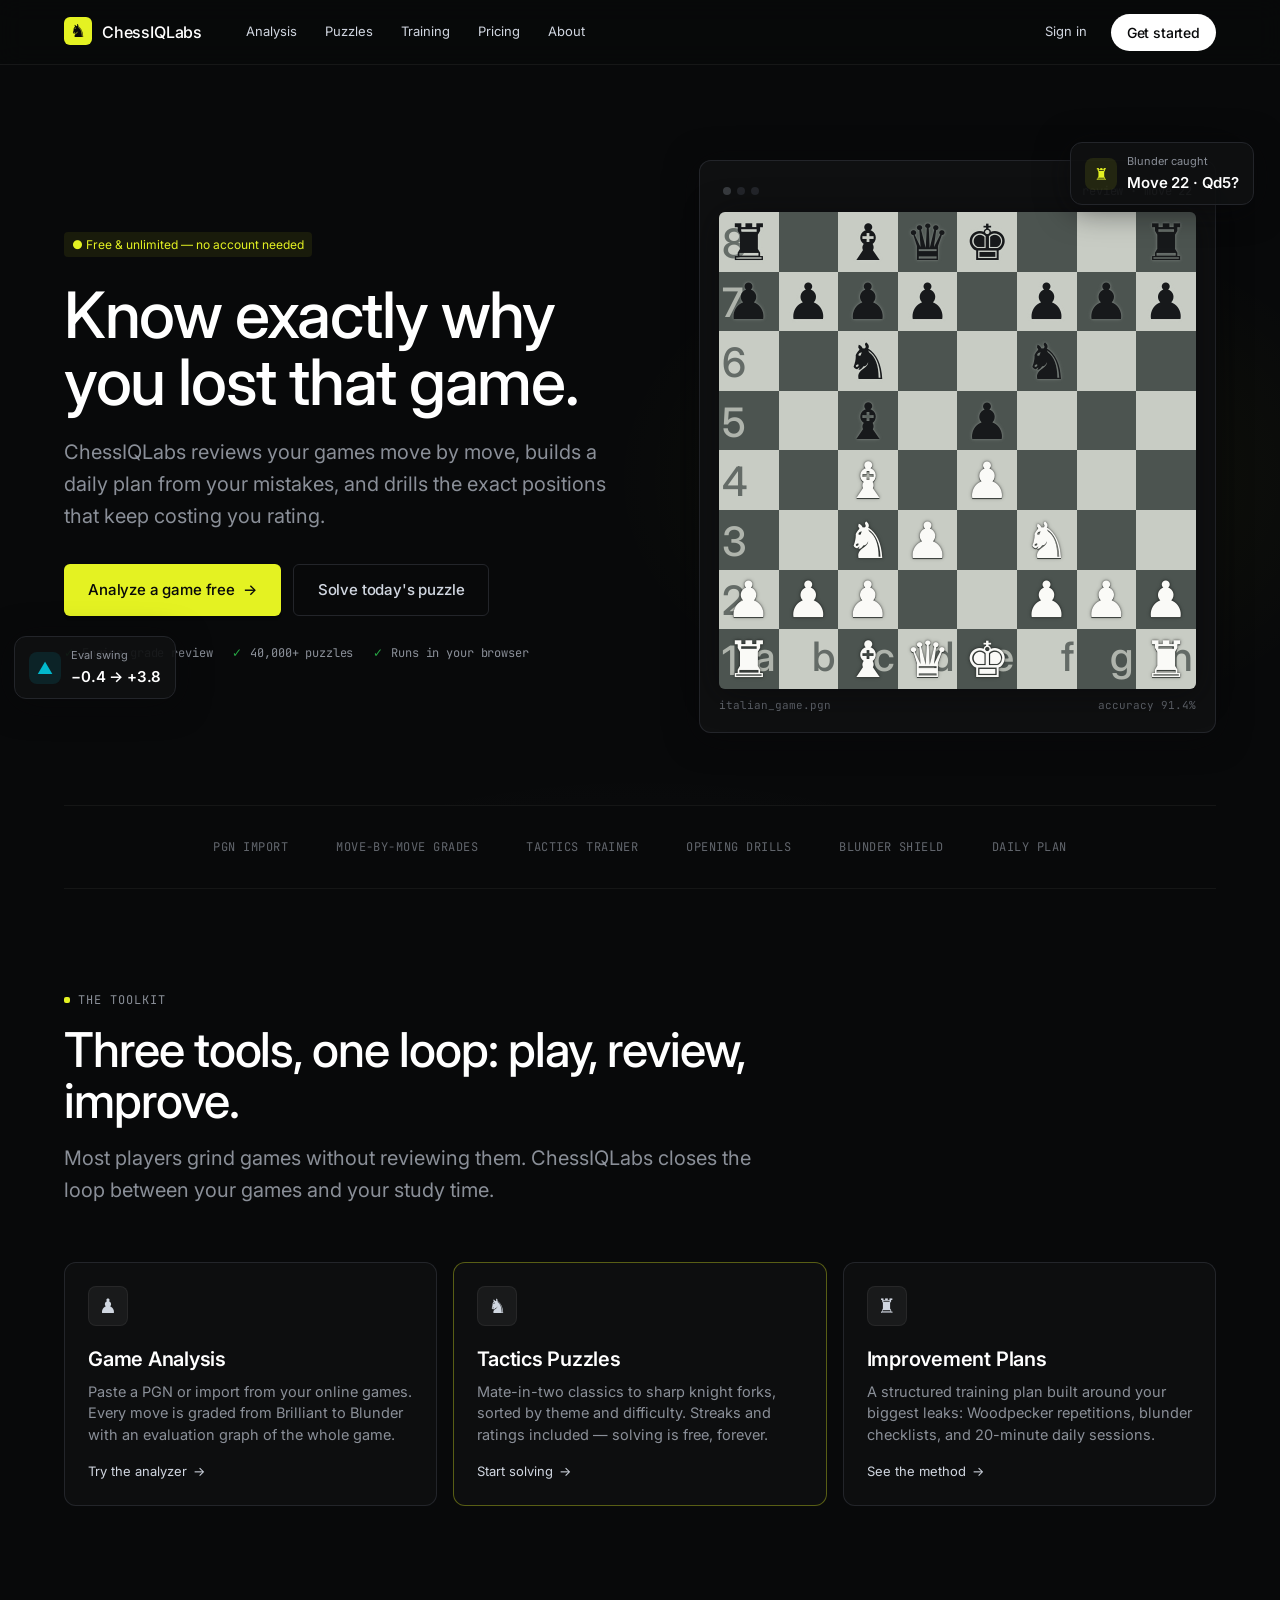
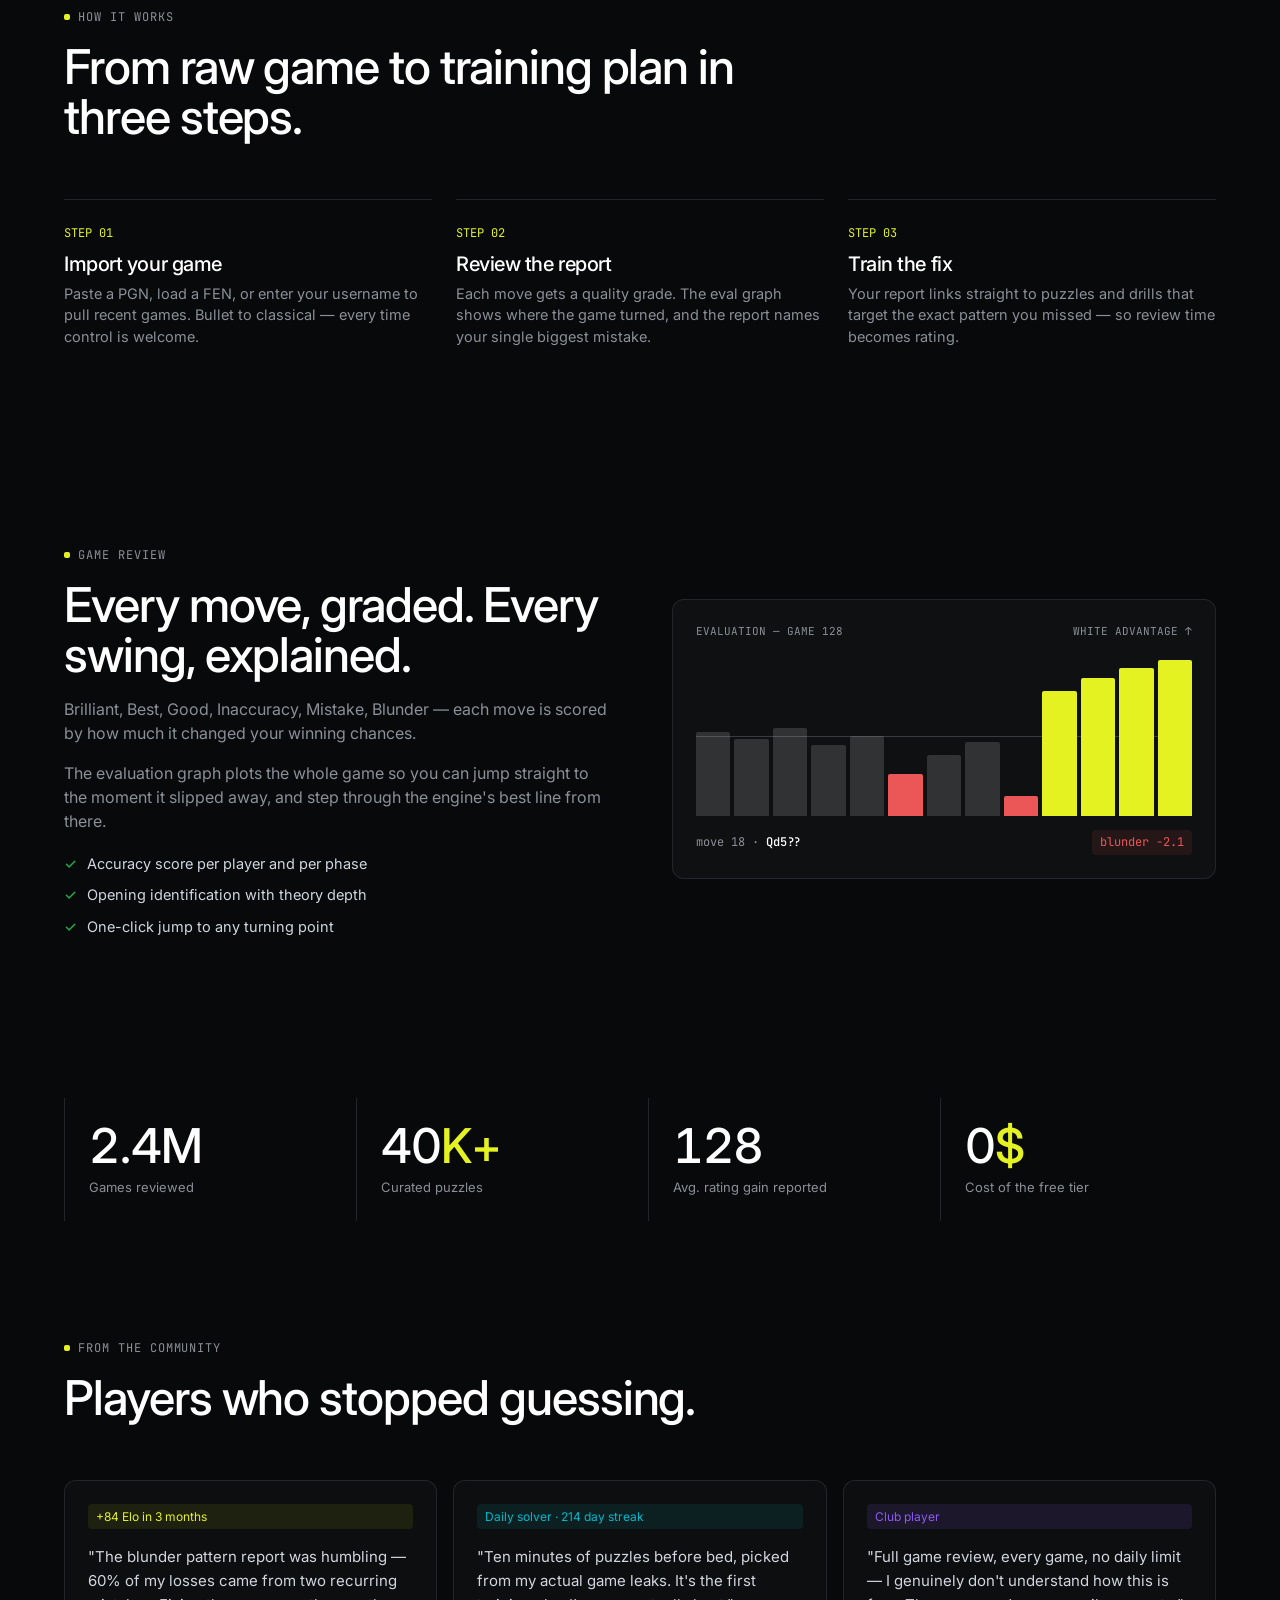
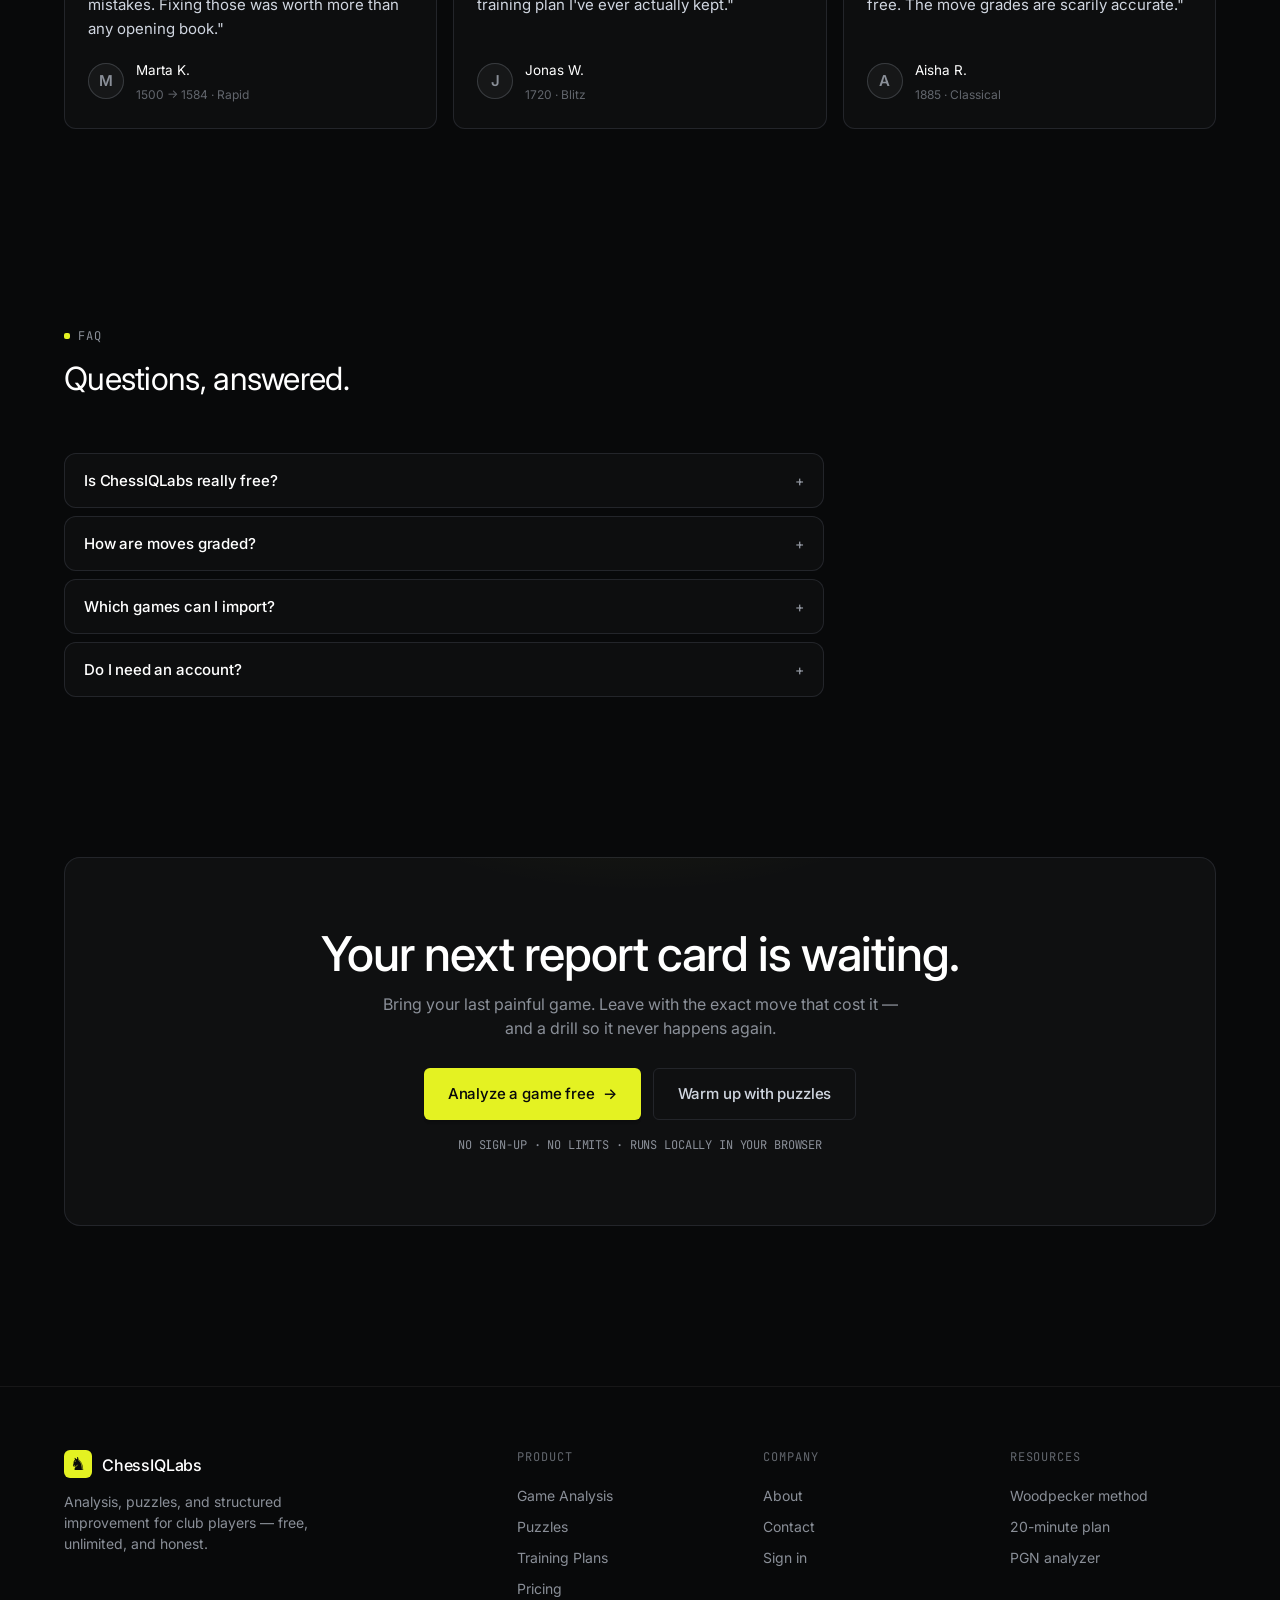
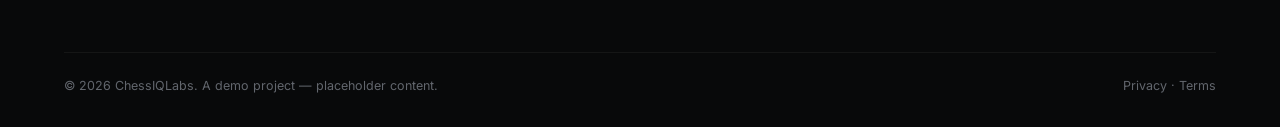
==== index.html @ 715cc567 "ChessIQLabs v1 - chess analysis, puzzles and training site" ====
<!DOCTYPE html>
<html lang="en">
<head>
  <meta charset="UTF-8" />
  <meta name="viewport" content="width=device-width, initial-scale=1.0" />
  <title>ChessIQLabs — Free Chess Analysis, Puzzles & Training</title>
  <meta name="description" content="ChessIQLabs grades every move, builds your daily improvement plan, and serves engine-quality puzzles — free and unlimited." />
  <link rel="icon" href="data:image/svg+xml,<svg xmlns='http://www.w3.org/2000/svg' viewBox='0 0 100 100'><rect width='100' height='100' rx='20' fill='%23e4f222'/><text x='50' y='72' font-size='58' text-anchor='middle'>♞</text></svg>" />
  <link rel="preconnect" href="https://fonts.googleapis.com" />
  <link rel="preconnect" href="https://fonts.gstatic.com" crossorigin />
  <link href="https://fonts.googleapis.com/css2?family=Inter:wght@100..900&family=JetBrains+Mono:wght@400&display=swap" rel="stylesheet" />
  <link rel="stylesheet" href="css/style.css" />
</head>
<body data-page="home">

  <!-- ======= NAV ======= -->
  <header class="nav">
    <div class="nav-inner">
      <a href="index.html" class="logo"><span class="logo-glyph">♞</span>ChessIQLabs</a>
      <nav class="nav-links" aria-label="Primary">
        <a href="analysis.html">Analysis</a>
        <a href="puzzles.html">Puzzles</a>
        <a href="training.html">Training</a>
        <a href="pricing.html">Pricing</a>
        <a href="about.html">About</a>
      </nav>
      <div class="nav-spacer"></div>
      <div class="nav-cta">
        <a href="#" class="signin" data-signin>Sign in</a>
        <a href="analysis.html" class="btn btn-white">Get started</a>
      </div>
      <button class="hamburger" aria-label="Menu" aria-expanded="false"><span></span><span></span><span></span></button>
    </div>
  </header>
  <div class="mobile-menu">
    <a href="index.html" class="active">Home</a>
    <a href="analysis.html">Analysis</a>
    <a href="puzzles.html">Puzzles</a>
    <a href="training.html">Training</a>
    <a href="pricing.html">Pricing</a>
    <a href="about.html">About</a>
    <a href="analysis.html" class="btn btn-lime">Start analyzing — free</a>
  </div>

  <main>
    <!-- ======= HERO ======= -->
    <section class="hero">
      <div class="container hero-grid">
        <div class="hero-copy">
          <span class="badge badge-lime">● Free &amp; unlimited — no account needed</span>
          <h1 class="h-hero">Know exactly why you lost that game.</h1>
          <p class="lead">ChessIQLabs reviews your games move by move, builds a daily plan from your mistakes, and drills the exact positions that keep costing you rating.</p>
          <div class="hero-actions">
            <a href="analysis.html" class="btn btn-lime btn-lg">Analyze a game free <span class="arrow">→</span></a>
            <a href="puzzles.html" class="btn btn-ghost btn-lg">Solve today's puzzle</a>
          </div>
          <div class="hero-meta mono">
            <span><span class="tick">✓</span> Engine-grade review</span>
            <span><span class="tick">✓</span> 40,000+ puzzles</span>
            <span><span class="tick">✓</span> Runs in your browser</span>
          </div>
        </div>
        <div class="hero-visual">
          <div class="board-frame">
            <div class="frame-head">
              <div class="dot-row"><i></i><i></i><i></i></div>
              <span class="mono">review · move 22</span>
            </div>
            <div class="board-wrap">
              <div class="board" data-fen="r1bqk2r/pppp1ppp/2n2n2/2b1p3/2B1P3/2NP1N2/PPP2PPP/R1BQK2R w KQkq - 0 1"></div>
            </div>
            <div class="board-legend"><span>italian_game.pgn</span><span>accuracy 91.4%</span></div>
          </div>
          <div class="float-chip chip-1">
            <span class="fc-ico">♜</span>
            <span><span class="fc-label">Blunder caught</span><span class="fc-value">Move 22 · Qd5?</span></span>
          </div>
          <div class="float-chip chip-2">
            <span class="fc-ico alt">▲</span>
            <span><span class="fc-label">Eval swing</span><span class="fc-value">−0.4 → +3.8</span></span>
          </div>
        </div>
      </div>
    </section>

    <!-- ======= TRUST STRIP ======= -->
    <div class="container">
      <div class="trust-row">
        <span>PGN import</span>
        <span>Move-by-move grades</span>
        <span>Tactics trainer</span>
        <span>Opening drills</span>
        <span>Blunder shield</span>
        <span>Daily plan</span>
      </div>
    </div>

    <!-- ======= FEATURE CARDS ======= -->
    <section class="section">
      <div class="container">
        <div class="section-head reveal">
          <span class="eyebrow">The toolkit</span>
          <h2 class="h-section">Three tools, one loop: play, review, improve.</h2>
          <p class="lead">Most players grind games without reviewing them. ChessIQLabs closes the loop between your games and your study time.</p>
        </div>
        <div class="grid-3">
          <div class="card reveal" style="--reveal-delay:.0s">
            <div class="card-icon">♟</div>
            <h3 class="h-card">Game Analysis</h3>
            <p>Paste a PGN or import from your online games. Every move is graded from Brilliant to Blunder with an evaluation graph of the whole game.</p>
            <a href="analysis.html" class="card-link">Try the analyzer <span class="arrow">→</span></a>
          </div>
          <div class="card feature-lime reveal" style="--reveal-delay:.08s">
            <div class="card-icon">♞</div>
            <h3 class="h-card">Tactics Puzzles</h3>
            <p>Mate-in-two classics to sharp knight forks, sorted by theme and difficulty. Streaks and ratings included — solving is free, forever.</p>
            <a href="puzzles.html" class="card-link">Start solving <span class="arrow">→</span></a>
          </div>
          <div class="card reveal" style="--reveal-delay:.16s">
            <div class="card-icon">♜</div>
            <h3 class="h-card">Improvement Plans</h3>
            <p>A structured training plan built around your biggest leaks: Woodpecker repetitions, blunder checklists, and 20-minute daily sessions.</p>
            <a href="training.html" class="card-link">See the method <span class="arrow">→</span></a>
          </div>
        </div>
      </div>
    </section>

    <!-- ======= HOW IT WORKS ======= -->
    <section class="section" style="padding-top:0">
      <div class="container">
        <div class="section-head reveal">
          <span class="eyebrow">How it works</span>
          <h2 class="h-section">From raw game to training plan in three steps.</h2>
        </div>
        <div class="steps">
          <div class="step reveal">
            <span class="step-num">STEP 01</span>
            <h3>Import your game</h3>
            <p>Paste a PGN, load a FEN, or enter your username to pull recent games. Bullet to classical — every time control is welcome.</p>
          </div>
          <div class="step reveal" style="--reveal-delay:.1s">
            <span class="step-num">STEP 02</span>
            <h3>Review the report</h3>
            <p>Each move gets a quality grade. The eval graph shows where the game turned, and the report names your single biggest mistake.</p>
          </div>
          <div class="step reveal" style="--reveal-delay:.2s">
            <span class="step-num">STEP 03</span>
            <h3>Train the fix</h3>
            <p>Your report links straight to puzzles and drills that target the exact pattern you missed — so review time becomes rating.</p>
          </div>
        </div>
      </div>
    </section>

    <!-- ======= SPLIT FEATURE: EVERY MOVE GRADED ======= -->
    <section class="section">
      <div class="container split">
        <div class="split-copy reveal">
          <span class="eyebrow">Game review</span>
          <h2 class="h-section">Every move, graded. Every swing, explained.</h2>
          <p>Brilliant, Best, Good, Inaccuracy, Mistake, Blunder — each move is scored by how much it changed your winning chances.</p>
          <p>The evaluation graph plots the whole game so you can jump straight to the moment it slipped away, and step through the engine's best line from there.</p>
          <ul class="check-list">
            <li>Accuracy score per player and per phase</li>
            <li>Opening identification with theory depth</li>
            <li>One-click jump to any turning point</li>
          </ul>
        </div>
        <div class="reveal" style="--reveal-delay:.1s">
          <div class="eval-graph">
            <div class="eg-head"><span>EVALUATION — GAME 128</span><span>WHITE ADVANTAGE ↑</span></div>
            <div class="eval-bars">
              <div class="eval-bar" style="height:52%"></div>
              <div class="eval-bar" style="height:48%"></div>
              <div class="eval-bar" style="height:55%"></div>
              <div class="eval-bar" style="height:44%"></div>
              <div class="eval-bar" style="height:50%"></div>
              <div class="eval-bar blunder" style="height:26%"></div>
              <div class="eval-bar" style="height:38%"></div>
              <div class="eval-bar" style="height:46%"></div>
              <div class="eval-bar blunder" style="height:12%"></div>
              <div class="eval-bar hot" style="height:78%"></div>
              <div class="eval-bar hot" style="height:86%"></div>
              <div class="eval-bar hot" style="height:92%"></div>
              <div class="eval-bar hot" style="height:97%"></div>
            </div>
            <div class="eval-line" style="border:0; padding:0; margin-top:14px">
              <span>move 18 · <strong>Qd5??</strong></span>
              <span class="badge badge-red">blunder −2.1</span>
            </div>
          </div>
        </div>
      </div>
    </section>

    <!-- ======= STATS ======= -->
    <section class="section-sm">
      <div class="container">
        <div class="stats reveal">
          <div class="stat"><div class="stat-num"><span data-count="2.4" data-suffix="M">0</span></div><div class="stat-label">Games reviewed</div></div>
          <div class="stat"><div class="stat-num"><span data-count="40">0</span><em>K+</em></div><div class="stat-label">Curated puzzles</div></div>
          <div class="stat"><div class="stat-num"><span data-count="128">0</span></div><div class="stat-label">Avg. rating gain reported</div></div>
          <div class="stat"><div class="stat-num"><span data-count="0">0</span><em>$</em></div><div class="stat-label">Cost of the free tier</div></div>
        </div>
      </div>
    </section>

    <!-- ======= QUOTES ======= -->
    <section class="section" style="padding-top:48px">
      <div class="container">
        <div class="section-head reveal">
          <span class="eyebrow">From the community</span>
          <h2 class="h-section">Players who stopped guessing.</h2>
        </div>
        <div class="quotes">
          <div class="card quote reveal">
            <div class="badge badge-lime">+84 Elo in 3 months</div>
            <blockquote>"The blunder pattern report was humbling — 60% of my losses came from two recurring mistakes. Fixing those was worth more than any opening book."</blockquote>
            <div class="q-author">
              <span class="q-avatar">M</span>
              <span><span class="qa-name">Marta K.</span><br /><span class="qa-meta">1500 → 1584 · Rapid</span></span>
            </div>
          </div>
          <div class="card quote reveal" style="--reveal-delay:.08s">
            <div class="badge badge-teal">Daily solver · 214 day streak</div>
            <blockquote>"Ten minutes of puzzles before bed, picked from my actual game leaks. It's the first training plan I've ever actually kept."</blockquote>
            <div class="q-author">
              <span class="q-avatar">J</span>
              <span><span class="qa-name">Jonas W.</span><br /><span class="qa-meta">1720 · Blitz</span></span>
            </div>
          </div>
          <div class="card quote reveal" style="--reveal-delay:.16s">
            <div class="badge badge-violet">Club player</div>
            <blockquote>"Full game review, every game, no daily limit — I genuinely don't understand how this is free. The move grades are scarily accurate."</blockquote>
            <div class="q-author">
              <span class="q-avatar">A</span>
              <span><span class="qa-name">Aisha R.</span><br /><span class="qa-meta">1885 · Classical</span></span>
            </div>
          </div>
        </div>
      </div>
    </section>

    <!-- ======= FAQ ======= -->
    <section class="section">
      <div class="container">
        <div class="section-head reveal">
          <span class="eyebrow">FAQ</span>
          <h2 class="h-sub">Questions, answered.</h2>
        </div>
        <div class="faq reveal">
          <div class="faq-item">
            <button class="faq-q">Is ChessIQLabs really free? <span class="chev">+</span></button>
            <div class="faq-a"><p>Yes. Game review, puzzles, and the training plans are free and unlimited. A Pro tier exists for players who want deep coaching reports and curated courses, but nothing essential is locked.</p></div>
          </div>
          <div class="faq-item">
            <button class="faq-q">How are moves graded? <span class="chev">+</span></button>
            <div class="faq-a"><p>Each position is evaluated before and after your move. The change in your winning probability maps to a grade — from Brilliant (a strong, hard-to-find move) down to Blunder (a move that seriously worsens your position).</p></div>
          </div>
          <div class="faq-item">
            <button class="faq-q">Which games can I import? <span class="chev">+</span></button>
            <div class="faq-a"><p>Any standard PGN, plus FEN for single positions. Online import from Chess.com and Lichess accounts is on the roadmap — for now, export your games and paste them in.</p></div>
          </div>
          <div class="faq-item">
            <button class="faq-q">Do I need an account? <span class="chev">+</span></button>
            <div class="faq-a"><p>No. Everything on this site works without signing up. Accounts (planned) will only add cloud sync for puzzle history and saved reports.</p></div>
          </div>
        </div>
      </div>
    </section>

    <!-- ======= CTA ======= -->
    <section class="section-sm">
      <div class="container">
        <div class="cta-band reveal">
          <h2 class="h-section">Your next report card is waiting.</h2>
          <p>Bring your last painful game. Leave with the exact move that cost it — and a drill so it never happens again.</p>
          <div class="hero-actions">
            <a href="analysis.html" class="btn btn-lime btn-lg">Analyze a game free <span class="arrow">→</span></a>
            <a href="puzzles.html" class="btn btn-ghost btn-lg">Warm up with puzzles</a>
          </div>
          <span class="mono">NO SIGN-UP · NO LIMITS · RUNS LOCALLY IN YOUR BROWSER</span>
        </div>
      </div>
    </section>
  </main>

  <!-- ======= FOOTER ======= -->
  <footer>
    <div class="container">
      <div class="footer-grid">
        <div class="footer-brand">
          <a href="index.html" class="logo"><span class="logo-glyph">♞</span>ChessIQLabs</a>
          <p>Analysis, puzzles, and structured improvement for club players — free, unlimited, and honest.</p>
        </div>
        <div class="footer-col">
          <h4>Product</h4>
          <a href="analysis.html">Game Analysis</a>
          <a href="puzzles.html">Puzzles</a>
          <a href="training.html">Training Plans</a>
          <a href="pricing.html">Pricing</a>
        </div>
        <div class="footer-col">
          <h4>Company</h4>
          <a href="about.html">About</a>
          <a href="about.html#contact">Contact</a>
          <a href="#" data-signin>Sign in</a>
        </div>
        <div class="footer-col">
          <h4>Resources</h4>
          <a href="training.html#woodpecker">Woodpecker method</a>
          <a href="training.html#plan">20-minute plan</a>
          <a href="analysis.html">PGN analyzer</a>
        </div>
      </div>
      <div class="footer-bottom">
        <span>© <span data-year>2026</span> ChessIQLabs. A demo project — placeholder content.</span>
        <span><a href="#">Privacy</a> · <a href="#">Terms</a></span>
      </div>
    </div>
  </footer>

  <script src="js/chess.js"></script>
  <script src="js/main.js"></script>
</body>
</html>
---- css/style.css ----
/* ============================================================
   ChessIQLabs — Design System
   Dark "midnight precision" system: near-black surfaces,
   paper-white type, one electric lime accent, hairline borders.
   ============================================================ */

/* ---------- Tokens ---------- */
:root {
  /* Colors */
  --color-void: #08090a;
  --color-carbon: #0f1011;
  --color-obsidian: #161718;
  --color-graphite: #23252a;
  --color-smoke: #383b3f;
  --color-ash: #62666d;
  --color-fog: #8a8f98;
  --color-mist: #d0d6e0;
  --color-bone: #e5e5e6;
  --color-paper: #ffffff;
  --color-acid-lime: #e4f222;
  --color-pulse-green: #27a644;
  --color-coral-red: #eb5757;
  --color-signal-teal: #02b8cc;
  --color-iris-violet: #6366f1;
  --color-lavender: #8b5cf6;

  /* Typography */
  --font-sans: 'Inter', ui-sans-serif, system-ui, -apple-system, BlinkMacSystemFont, "Segoe UI", Roboto, sans-serif;
  --font-mono: 'JetBrains Mono', ui-monospace, SFMono-Regular, Menlo, Consolas, monospace;

  /* Radii */
  --radius-cards: 12px;
  --radius-buttons: 6px;
  --radius-inputs: 6px;
  --radius-pills: 9999px;
  --radius-badges: 4px;

  /* Shadows — hairline borders do the separating, shadows stay subtle */
  --shadow-sm: rgba(0, 0, 0, 0.4) 0px 2px 4px 0px;
  --shadow-xl: rgba(8, 9, 10, 0.6) 0px 4px 32px 0px;
  --inset-border: inset 0 0 0 1px var(--color-graphite);

  /* Layout */
  --page-max-width: 1200px;
  --section-gap: 96px;

  /* Board squares */
  --sq-light: #c8ccc4;
  --sq-dark: #4c5450;
}

/* ---------- Reset / Base ---------- */
*, *::before, *::after { box-sizing: border-box; margin: 0; padding: 0; }

html { scroll-behavior: smooth; }

body {
  background: var(--color-void);
  color: var(--color-mist);
  font-family: var(--font-sans);
  font-size: 16px;
  font-weight: 400;
  line-height: 1.5;
  -webkit-font-smoothing: antialiased;
  text-rendering: optimizeLegibility;
  overflow-x: hidden;
}

img, svg { display: block; max-width: 100%; }

a { color: inherit; text-decoration: none; }

button {
  font-family: inherit;
  cursor: pointer;
  border: 0;
  background: none;
  color: inherit;
}

::selection { background: var(--color-acid-lime); color: var(--color-void); }

/* ---------- Typography scale ---------- */
h1, h2, h3, h4 { color: var(--color-paper); font-weight: 510; letter-spacing: -0.022em; line-height: 1.05; }

.h-display { font-size: clamp(42px, 6.4vw, 72px); }
.h-hero    { font-size: clamp(38px, 5.6vw, 64px); }
.h-section { font-size: clamp(32px, 4.4vw, 48px); }
.h-sub     { font-size: clamp(26px, 3.2vw, 32px); font-weight: 400; letter-spacing: -0.022em; line-height: 1.13; }
.h-card    { font-size: 20px; font-weight: 590; letter-spacing: -0.012em; line-height: 1.33; }

.lead { font-size: clamp(17px, 2vw, 20px); line-height: 1.6; color: var(--color-fog); max-width: 62ch; }
.body-muted { color: var(--color-fog); }

.mono {
  font-family: var(--font-mono);
  font-size: 12px;
  letter-spacing: -0.13px;
  color: var(--color-fog);
  font-feature-settings: "cv01" on, "ss03" on, "zero" on;
}

.eyebrow {
  display: inline-flex;
  align-items: center;
  gap: 8px;
  font-family: var(--font-mono);
  font-size: 12px;
  letter-spacing: 0.08em;
  text-transform: uppercase;
  color: var(--color-fog);
}
.eyebrow::before {
  content: "";
  width: 6px; height: 6px;
  border-radius: 2px;
  background: var(--color-acid-lime);
}

/* ---------- Layout ---------- */
.container {
  max-width: var(--page-max-width);
  margin: 0 auto;
  padding: 0 24px;
}

.section { padding: var(--section-gap) 0; }
.section-sm { padding: 64px 0; }

.section-head { max-width: 720px; margin-bottom: 56px; }
.section-head .eyebrow { margin-bottom: 16px; }
.section-head p { margin-top: 16px; }

/* ---------- Buttons ---------- */
.btn {
  display: inline-flex;
  align-items: center;
  justify-content: center;
  gap: 8px;
  font-size: 14px;
  font-weight: 510;
  letter-spacing: -0.011em;
  border-radius: var(--radius-buttons);
  padding: 10px 16px;
  transition: transform .15s ease, background .2s ease, border-color .2s ease, color .2s ease, box-shadow .2s ease;
  white-space: nowrap;
}
.btn:active { transform: translateY(1px) scale(.99); }
.btn .arrow { transition: transform .2s ease; }
.btn:hover .arrow { transform: translateX(3px); }

.btn-lime {
  background: var(--color-acid-lime);
  color: var(--color-void);
  box-shadow: rgba(0,0,0,.01) 0 5px 2px 0, rgba(0,0,0,.04) 0 3px 2px 0, rgba(0,0,0,.07) 0 1px 1px 0;
}
.btn-lime:hover { background: #eeff45; }

.btn-ghost {
  background: transparent;
  color: var(--color-mist);
  border: 1px solid var(--color-graphite);
}
.btn-ghost:hover { border-color: var(--color-smoke); color: var(--color-paper); }

.btn-white {
  background: var(--color-paper);
  color: var(--color-void);
  border-radius: var(--radius-pills);
  padding: 8px 16px;
}
.btn-white:hover { background: var(--color-bone); }

.btn-lg { padding: 14px 24px; font-size: 15px; }

/* ---------- Badges / pills ---------- */
.badge {
  display: inline-flex;
  align-items: center;
  gap: 6px;
  background: rgba(255,255,255,.05);
  color: var(--color-fog);
  border-radius: var(--radius-badges);
  padding: 3px 8px;
  font-size: 12px;
  font-weight: 400;
  line-height: 1.6;
}
.badge-lime   { color: var(--color-acid-lime); background: rgba(228,242,34,.08); }
.badge-green  { color: var(--color-pulse-green); background: rgba(39,166,68,.1); }
.badge-red    { color: var(--color-coral-red); background: rgba(235,87,87,.1); }
.badge-violet { color: var(--color-lavender); background: rgba(139,92,246,.12); }
.badge-teal   { color: var(--color-signal-teal); background: rgba(2,184,204,.1); }

.pill {
  background: rgba(255,255,255,.05);
  color: var(--color-mist);
  border-radius: var(--radius-pills);
  padding: 4px 12px;
  font-size: 12px;
}

/* ---------- Navigation ---------- */
.nav {
  position: fixed;
  inset: 0 0 auto 0;
  z-index: 100;
  background: rgba(8,9,10,.78);
  backdrop-filter: blur(12px);
  -webkit-backdrop-filter: blur(12px);
  border-bottom: 1px solid rgba(255,255,255,.06);
}
.nav-inner {
  max-width: var(--page-max-width);
  margin: 0 auto;
  padding: 0 24px;
  height: 64px;
  display: flex;
  align-items: center;
  gap: 24px;
}
.logo {
  display: inline-flex;
  align-items: center;
  gap: 10px;
  font-size: 16px;
  font-weight: 510;
  letter-spacing: -0.011em;
  color: var(--color-paper);
}
.logo-glyph {
  width: 28px; height: 28px;
  border-radius: 6px;
  background: var(--color-acid-lime);
  color: var(--color-void);
  display: grid;
  place-items: center;
  font-size: 18px;
  line-height: 1;
  transform: translateY(-1px);
}
.nav-links {
  display: flex;
  align-items: center;
  gap: 4px;
  margin-left: 8px;
}
.nav-links a {
  color: var(--color-mist);
  font-size: 13px;
  font-weight: 400;
  padding: 8px 12px;
  border-radius: var(--radius-buttons);
  transition: color .15s ease, background .15s ease;
}
.nav-links a:hover { color: var(--color-paper); background: rgba(255,255,255,.04); }
.nav-links a.active { color: var(--color-paper); }
.nav-links a.active::after {
  content: "";
  display: block;
  height: 2px;
  margin-top: 1px;
  border-radius: 1px;
  background: var(--color-acid-lime);
}
.nav-spacer { flex: 1; }
.nav-cta { display: flex; align-items: center; gap: 12px; }
.nav-cta .signin {
  color: var(--color-mist);
  font-size: 13px;
  padding: 8px 12px;
  border-radius: var(--radius-buttons);
}
.nav-cta .signin:hover { color: var(--color-paper); background: rgba(255,255,255,.04); }

.hamburger {
  display: none;
  width: 40px; height: 40px;
  border-radius: var(--radius-buttons);
  border: 1px solid var(--color-graphite);
  position: relative;
}
.hamburger span {
  position: absolute;
  left: 10px; right: 10px;
  height: 1.5px;
  background: var(--color-mist);
  transition: transform .25s ease, opacity .2s ease;
}
.hamburger span:nth-child(1) { top: 14px; }
.hamburger span:nth-child(2) { top: 19px; }
.hamburger span:nth-child(3) { top: 24px; }
.hamburger.open span:nth-child(1) { transform: translateY(5px) rotate(45deg); }
.hamburger.open span:nth-child(2) { opacity: 0; }
.hamburger.open span:nth-child(3) { transform: translateY(-5px) rotate(-45deg); }

.mobile-menu {
  display: none;
  position: fixed;
  top: 64px; left: 0; right: 0;
  z-index: 99;
  background: rgba(8,9,10,.97);
  border-bottom: 1px solid var(--color-graphite);
  padding: 12px 24px 24px;
}
.mobile-menu.open { display: block; }
.mobile-menu a {
  display: block;
  padding: 14px 4px;
  font-size: 16px;
  color: var(--color-mist);
  border-bottom: 1px solid rgba(255,255,255,.05);
}
.mobile-menu a.active { color: var(--color-paper); }
.mobile-menu .btn { width: 100%; margin-top: 16px; }

main { padding-top: 64px; }

/* ---------- Hero ---------- */
.hero {
  position: relative;
  padding: 96px 0 72px;
  overflow: hidden;
}
.hero::before {
  /* atmospheric gradient floor */
  content: "";
  position: absolute;
  inset: auto -20% -40% -20%;
  height: 120%;
  background:
    radial-gradient(600px 400px at 70% 30%, rgba(228,242,34,.05), transparent 65%),
    radial-gradient(900px 600px at 50% 110%, rgba(208,214,224,.07), transparent 70%);
  pointer-events: none;
}
.hero-grid {
  position: relative;
  display: grid;
  grid-template-columns: minmax(0, 1.05fr) minmax(0, .95fr);
  gap: 64px;
  align-items: center;
}
.hero-copy .badge-lime { margin-bottom: 24px; }
.hero-copy h1 { margin-bottom: 20px; }
.hero-copy .lead { margin-bottom: 32px; }
.hero-actions { display: flex; flex-wrap: wrap; gap: 12px; margin-bottom: 28px; }
.hero-meta { display: flex; flex-wrap: wrap; gap: 20px; }
.hero-meta span { display: inline-flex; align-items: center; gap: 8px; }
.hero-meta .tick { color: var(--color-pulse-green); }

/* Hero board frame */
.board-frame {
  background: var(--color-carbon);
  border-radius: var(--radius-cards);
  box-shadow: var(--inset-border), var(--shadow-xl);
  padding: 20px;
  position: relative;
}
.board-frame .frame-head {
  display: flex;
  justify-content: space-between;
  align-items: center;
  padding: 2px 4px 12px;
}
.board-frame .frame-head .dot-row { display: flex; gap: 6px; }
.board-frame .frame-head .dot-row i {
  width: 8px; height: 8px; border-radius: 50%;
  background: var(--color-graphite);
}
.board-frame .frame-head .dot-row i:first-child { background: var(--color-smoke); }

.float-chip {
  position: absolute;
  z-index: 5;
  background: rgba(15,16,17,.92);
  border: 1px solid var(--color-graphite);
  border-radius: var(--radius-cards);
  padding: 10px 14px;
  display: flex;
  align-items: center;
  gap: 10px;
  box-shadow: var(--shadow-xl);
  animation: floaty 5s ease-in-out infinite;
}
.float-chip .fc-label { font-size: 11px; color: var(--color-fog); display: block; }
.float-chip .fc-value { font-size: 15px; font-weight: 590; color: var(--color-paper); letter-spacing: -0.011em; }
.float-chip .fc-ico {
  width: 32px; height: 32px;
  border-radius: 8px;
  display: grid; place-items: center;
  font-size: 16px;
  background: rgba(228,242,34,.1);
  color: var(--color-acid-lime);
}
.float-chip .fc-ico.alt { background: rgba(2,184,204,.12); color: var(--color-signal-teal); }
.chip-1 { top: -18px; right: -14px; }
.chip-2 { bottom: 34px; left: -26px; animation-delay: 2.2s; }

@keyframes floaty {
  0%, 100% { transform: translateY(0); }
  50% { transform: translateY(-8px); }
}

/* ---------- Trust strip ---------- */
.trust-row {
  display: flex;
  flex-wrap: wrap;
  justify-content: center;
  gap: 16px 48px;
  padding: 32px 0;
  border-top: 1px solid rgba(255,255,255,.05);
  border-bottom: 1px solid rgba(255,255,255,.05);
}
.trust-row span {
  color: var(--color-ash);
  font-family: var(--font-mono);
  font-size: 12px;
  letter-spacing: .04em;
  text-transform: uppercase;
}

/* ---------- Cards & grids ---------- */
.grid-3 {
  display: grid;
  grid-template-columns: repeat(3, 1fr);
  gap: 16px;
}
.grid-2 {
  display: grid;
  grid-template-columns: repeat(2, 1fr);
  gap: 16px;
}
.card {
  background: rgba(255,255,255,.02);
  border-radius: var(--radius-cards);
  box-shadow: var(--inset-border);
  padding: 24px;
  transition: transform .25s ease, box-shadow .25s ease, background .25s ease;
}
.card:hover {
  transform: translateY(-3px);
  background: rgba(255,255,255,.03);
  box-shadow: inset 0 0 0 1px var(--color-smoke), var(--shadow-sm);
}
.card-icon {
  width: 40px; height: 40px;
  border-radius: 8px;
  display: grid; place-items: center;
  font-size: 20px;
  margin-bottom: 20px;
  background: rgba(255,255,255,.05);
  box-shadow: inset 0 0 0 1px rgba(255,255,255,.06);
}
.card h3 { margin-bottom: 8px; }
.card p { color: var(--color-fog); font-size: 14.5px; }
.card .card-link {
  display: inline-flex;
  align-items: center;
  gap: 6px;
  margin-top: 16px;
  font-size: 13px;
  color: var(--color-mist);
}
.card .card-link:hover { color: var(--color-acid-lime); }
.card.feature-lime { box-shadow: inset 0 0 0 1px rgba(228,242,34,.35); }

/* ---------- Steps ---------- */
.steps {
  display: grid;
  grid-template-columns: repeat(3, 1fr);
  gap: 24px;
}
.step { position: relative; padding-top: 24px; border-top: 1px solid var(--color-graphite); }
.step-num {
  font-family: var(--font-mono);
  font-size: 12px;
  color: var(--color-acid-lime);
  display: block;
  margin-bottom: 12px;
}
.step h3 { font-size: 20px; margin-bottom: 8px; }
.step p { color: var(--color-fog); font-size: 14.5px; }

/* ---------- Split feature ---------- */
.split {
  display: grid;
  grid-template-columns: 1fr 1fr;
  gap: 64px;
  align-items: center;
}
.split.rev .split-copy { order: 2; }
.split-copy .eyebrow { margin-bottom: 16px; }
.split-copy h2 { margin-bottom: 16px; }
.split-copy p { color: var(--color-fog); margin-bottom: 16px; }
.check-list { display: grid; gap: 10px; margin-top: 20px; }
.check-list li {
  list-style: none;
  display: flex;
  gap: 10px;
  align-items: flex-start;
  font-size: 14.5px;
  color: var(--color-mist);
}
.check-list li::before { content: "✓"; color: var(--color-pulse-green); font-weight: 510; }

/* ---------- Eval graph (CSS mock + live) ---------- */
.eval-graph {
  background: var(--color-carbon);
  border-radius: var(--radius-cards);
  box-shadow: var(--inset-border);
  padding: 24px;
}
.eval-graph .eg-head {
  display: flex;
  justify-content: space-between;
  margin-bottom: 16px;
  font-family: var(--font-mono);
  font-size: 11px;
  color: var(--color-fog);
}
.eval-bars {
  display: flex;
  align-items: flex-end;
  gap: 4px;
  height: 160px;
  position: relative;
}
.eval-bars::before {
  content: "";
  position: absolute;
  left: 0; right: 0; top: 50%;
  height: 1px;
  background: var(--color-smoke);
}
.eval-bar {
  flex: 1;
  border-radius: 2px 2px 0 0;
  background: rgba(255,255,255,.14);
  position: relative;
  transform-origin: bottom;
  animation: growBar 1s cubic-bezier(.2,.8,.2,1) backwards;
}
.eval-bar.hot { background: var(--color-acid-lime); }
.eval-bar.blunder { background: var(--color-coral-red); }
.eval-bar.below {
  transform: scaleY(-1);
  transform-origin: center;
  animation: growBarBlack 1s cubic-bezier(.2,.8,.2,1) backwards;
}
@keyframes growBar { from { transform: scaleY(0); } to { transform: scaleY(1); } }
@keyframes growBarBlack { from { transform: scaleY(0); } to { transform: scaleY(-1); } }

/* ---------- Stats band ---------- */
.stats {
  display: grid;
  grid-template-columns: repeat(4, 1fr);
  gap: 16px;
  text-align: left;
}
.stat {
  padding: 24px;
  border-left: 1px solid var(--color-graphite);
}
.stat-num {
  font-size: clamp(32px, 4vw, 48px);
  font-weight: 510;
  letter-spacing: -0.022em;
  color: var(--color-paper);
  line-height: 1;
  font-variant-numeric: tabular-nums;
}
.stat-num em { font-style: normal; color: var(--color-acid-lime); }
.stat-label { margin-top: 8px; color: var(--color-fog); font-size: 13px; }

/* ---------- Quotes ---------- */
.quotes { display: grid; grid-template-columns: repeat(3, 1fr); gap: 16px; }
.quote { display: flex; flex-direction: column; gap: 16px; }
.quote blockquote { color: var(--color-mist); font-size: 15px; line-height: 1.6; }
.quote .q-author { display: flex; align-items: center; gap: 12px; margin-top: auto; }
.q-avatar {
  width: 36px; height: 36px;
  border-radius: var(--radius-pills);
  background: var(--color-obsidian);
  box-shadow: inset 0 0 0 1px var(--color-smoke);
  display: grid; place-items: center;
  font-size: 15px; color: var(--color-fog);
  font-weight: 590;
}
.q-author .qa-name { font-size: 13.5px; color: var(--color-paper); }
.q-author .qa-meta { font-size: 12px; color: var(--color-ash); }

/* ---------- FAQ ---------- */
.faq { display: grid; gap: 8px; max-width: 760px; }
.faq-item {
  background: rgba(255,255,255,.02);
  border-radius: var(--radius-cards);
  box-shadow: var(--inset-border);
  overflow: hidden;
}
.faq-q {
  width: 100%;
  display: flex;
  justify-content: space-between;
  align-items: center;
  gap: 16px;
  padding: 18px 20px;
  font-size: 15px;
  font-weight: 510;
  color: var(--color-paper);
  text-align: left;
  letter-spacing: -0.011em;
}
.faq-q .chev {
  transition: transform .25s ease;
  color: var(--color-fog);
  font-size: 14px;
  flex-shrink: 0;
}
.faq-item.open .chev { transform: rotate(45deg); color: var(--color-acid-lime); }
.faq-a {
  max-height: 0;
  overflow: hidden;
  transition: max-height .3s ease;
}
.faq-a p { padding: 0 20px 18px; color: var(--color-fog); font-size: 14.5px; }

/* ---------- CTA band ---------- */
.cta-band {
  position: relative;
  background: var(--color-carbon);
  border-radius: 16px;
  box-shadow: var(--inset-border);
  padding: clamp(40px, 6vw, 72px);
  text-align: center;
  overflow: hidden;
}
.cta-band::before {
  content: "";
  position: absolute;
  inset: -40% -20% auto;
  height: 120%;
  background: radial-gradient(500px 260px at 50% 0%, rgba(228,242,34,.09), transparent 70%);
  pointer-events: none;
}
.cta-band h2 { position: relative; margin-bottom: 12px; }
.cta-band p { position: relative; color: var(--color-fog); max-width: 52ch; margin: 0 auto 28px; }
.cta-band .hero-actions { justify-content: center; margin: 0; position: relative; }
.cta-band .mono { position: relative; display: block; margin-top: 16px; }

/* ---------- Page hero (inner pages) ---------- */
.page-hero { padding: 72px 0 48px; }
.page-hero h1 { margin: 16px 0 16px; }
.page-hero .lead { margin-bottom: 0; }

/* ---------- Forms ---------- */
.input, select.input {
  width: 100%;
  background: rgba(255,255,255,.02);
  border: 1px solid rgba(255,255,255,.08);
  color: var(--color-mist);
  border-radius: var(--radius-inputs);
  padding: 12px 14px;
  font-family: inherit;
  font-size: 14px;
  outline: none;
  transition: border-color .2s ease, background .2s ease;
}
.input::placeholder { color: var(--color-ash); }
.input:focus { border-color: var(--color-mist); background: rgba(255,255,255,.03); }
textarea.input { resize: vertical; min-height: 120px; }

.field { display: grid; gap: 8px; margin-bottom: 16px; }
.field label { font-size: 13px; color: var(--color-mist); }

.form-card {
  background: var(--color-carbon);
  border-radius: var(--radius-cards);
  box-shadow: var(--inset-border);
  padding: 24px;
}

/* Toast */
.toast {
  position: fixed;
  bottom: 24px; left: 50%;
  transform: translate(-50%, 20px);
  background: var(--color-obsidian);
  border: 1px solid var(--color-smoke);
  color: var(--color-paper);
  padding: 12px 20px;
  border-radius: var(--radius-cards);
  font-size: 14px;
  box-shadow: var(--shadow-xl);
  opacity: 0;
  pointer-events: none;
  transition: opacity .25s ease, transform .25s ease;
  z-index: 200;
  display: flex;
  align-items: center;
  gap: 10px;
}
.toast.show { opacity: 1; transform: translate(-50%, 0); }
.toast .t-dot { width: 8px; height: 8px; border-radius: 50%; background: var(--color-acid-lime); }

/* ============================================================
   CHESS BOARD
   ============================================================ */
.board-wrap {
  container-type: inline-size;
  width: 100%;
}
.board {
  display: grid;
  grid-template-columns: repeat(8, 1fr);
  grid-template-rows: repeat(8, 1fr);
  aspect-ratio: 1;
  width: 100%;
  border-radius: 6px;
  overflow: hidden;
  box-shadow: inset 0 0 0 1px rgba(255,255,255,.08), var(--shadow-xl);
  user-select: none;
}
.sq {
  position: relative;
  display: grid;
  place-items: center;
  cursor: default;
}
.sq.light { background: var(--sq-light); }
.sq.dark  { background: var(--sq-dark); }
.sq.clickable { cursor: pointer; }
.sq.last::after {
  content: "";
  position: absolute; inset: 0;
  background: rgba(228,242,34,.28);
}
.sq.sel::after {
  content: "";
  position: absolute; inset: 0;
  background: rgba(228,242,34,.45);
  box-shadow: inset 0 0 0 2px var(--color-acid-lime);
}
.sq.target::after {
  content: "";
  position: absolute;
  width: 26%; height: 26%;
  border-radius: 50%;
  background: rgba(228,242,34,.55);
}
.sq.target.capture::after {
  width: 82%; height: 82%;
  border-radius: 50%;
  background: none;
  box-shadow: inset 0 0 0 4px rgba(235,87,87,.7);
}
.sq.hint-sq::after {
  content: "";
  position: absolute; inset: 0;
  background: rgba(2,184,204,.35);
  box-shadow: inset 0 0 0 2px var(--color-signal-teal);
}
.sq.wrong::after {
  content: "";
  position: absolute; inset: 0;
  background: rgba(235,87,87,.4);
}
.sq .coord {
  position: absolute;
  font-size: 8.5cqw;
  font-weight: 510;
  font-family: var(--font-sans);
  opacity: .8;
  pointer-events: none;
}
.sq .coord.file { bottom: 2%; right: 5%; }
.sq .coord.rank { top: 3%; left: 5%; }
.sq.light .coord { color: var(--sq-dark); }
.sq.dark .coord { color: var(--sq-light); }

.piece {
  font-size: 10.5cqw;
  line-height: 1;
  z-index: 2;
  pointer-events: none;
  transition: transform .15s ease;
  font-family: "Segoe UI Symbol", "Noto Sans Symbols 2", var(--font-sans);
}
.piece.white {
  color: #fafaf7;
  text-shadow: 0 1px 0 #3a3f3b, 0 0 2px rgba(0,0,0,.65), 0 0 4px rgba(0,0,0,.3);
}
.piece.black {
  color: #17191b;
  text-shadow: 0 0 2px rgba(230,235,230,.35), 0 0 4px rgba(230,235,230,.18);
}
.sq.sel .piece { transform: scale(1.08); }

.board-legend {
  display: flex;
  justify-content: space-between;
  margin-top: 8px;
  font-family: var(--font-mono);
  font-size: 11px;
  color: var(--color-ash);
}

@keyframes shake {
  0%, 100% { transform: translateX(0); }
  20%, 60% { transform: translateX(-5px); }
  40%, 80% { transform: translateX(5px); }
}
.board.shake { animation: shake .35s ease; }

/* ============================================================
   ANALYSIS PAGE
   ============================================================ */
.analysis-grid {
  display: grid;
  grid-template-columns: minmax(0, 1fr) minmax(0, 380px);
  gap: 24px;
  align-items: start;
}
.moves-panel {
  background: var(--color-carbon);
  border-radius: var(--radius-cards);
  box-shadow: var(--inset-border);
  padding: 20px;
}
.moves-head {
  display: flex;
  justify-content: space-between;
  align-items: center;
  padding-bottom: 12px;
  border-bottom: 1px solid var(--color-graphite);
  margin-bottom: 12px;
}
.moves-list {
  display: grid;
  grid-template-columns: 1fr 1fr;
  gap: 6px;
  max-height: 340px;
  overflow-y: auto;
  padding-right: 4px;
}
.moves-list::-webkit-scrollbar { width: 6px; }
.moves-list::-webkit-scrollbar-thumb { background: var(--color-smoke); border-radius: 3px; }
.move-btn {
  display: flex;
  justify-content: space-between;
  align-items: center;
  gap: 8px;
  width: 100%;
  text-align: left;
  background: rgba(255,255,255,.03);
  border-radius: var(--radius-buttons);
  padding: 9px 12px;
  font-family: var(--font-mono);
  font-size: 12.5px;
  color: var(--color-mist);
  border: 1px solid transparent;
  transition: background .15s ease, border-color .15s ease, color .15s ease;
}
.move-btn:hover { background: rgba(255,255,255,.06); color: var(--color-paper); }
.move-btn.active {
  background: rgba(228,242,34,.09);
  border-color: rgba(228,242,34,.4);
  color: var(--color-paper);
}
.move-btn .m-num { color: var(--color-ash); margin-right: 6px; }
.grade-dot { width: 8px; height: 8px; border-radius: 50%; flex-shrink: 0; }
.g-brilliant { background: var(--color-acid-lime); }
.g-good { background: var(--color-pulse-green); }
.g-ok { background: var(--color-fog); }
.g-mistake { background: #e2a33d; }
.g-blunder { background: var(--color-coral-red); }

.analysis-controls {
  display: flex;
  gap: 8px;
  margin-top: 12px;
  padding-top: 12px;
  border-top: 1px solid var(--color-graphite);
}
.ctrl-btn {
  flex: 1;
  background: rgba(255,255,255,.04);
  border: 1px solid var(--color-graphite);
  border-radius: var(--radius-buttons);
  padding: 9px 0;
  font-size: 13px;
  color: var(--color-mist);
  transition: background .15s ease, border-color .15s ease;
}
.ctrl-btn:hover { background: rgba(255,255,255,.07); border-color: var(--color-smoke); }

.note-card {
  margin-top: 16px;
  background: rgba(255,255,255,.02);
  border-radius: var(--radius-cards);
  box-shadow: var(--inset-border);
  padding: 16px;
}
.note-card .n-move {
  font-family: var(--font-mono);
  font-size: 13px;
  color: var(--color-acid-lime);
  margin-bottom: 8px;
  display: block;
}
.note-card p { font-size: 14px; color: var(--color-fog); }
.eval-line {
  display: flex;
  align-items: center;
  justify-content: space-between;
  margin-top: 12px;
  padding-top: 12px;
  border-top: 1px solid var(--color-graphite);
  font-family: var(--font-mono);
  font-size: 12px;
  color: var(--color-fog);
}
.eval-line strong { color: var(--color-paper); font-weight: 510; }

.import-card {
  background: var(--color-carbon);
  border-radius: var(--radius-cards);
  box-shadow: var(--inset-border);
  padding: 24px;
}
.import-row { display: flex; gap: 12px; }
.import-row .input { flex: 1; }
.source-tabs { display: flex; gap: 8px; margin-bottom: 16px; }
.source-tab {
  flex: 1;
  text-align: center;
  padding: 9px 0;
  font-size: 13px;
  border-radius: var(--radius-buttons);
  border: 1px solid var(--color-graphite);
  color: var(--color-fog);
  transition: all .15s ease;
}
.source-tab.active {
  background: rgba(255,255,255,.05);
  border-color: var(--color-smoke);
  color: var(--color-paper);
}

/* ============================================================
   PUZZLES PAGE
   ============================================================ */
.puzzle-grid {
  display: grid;
  grid-template-columns: minmax(0, 1fr) minmax(0, 360px);
  gap: 24px;
  align-items: start;
}
.puzzle-side .card + .card { margin-top: 16px; }
.puzzle-status {
  display: flex;
  align-items: center;
  gap: 10px;
  min-height: 24px;
  font-size: 14.5px;
  margin-top: 14px;
}
.puzzle-status.ok { color: var(--color-pulse-green); }
.puzzle-status.err { color: var(--color-coral-red); }
.puzzle-status .ps-ico { font-size: 15px; }
.puzzle-actions { display: flex; gap: 8px; margin-top: 16px; }
.puzzle-actions .btn { flex: 1; }
.progress-track {
  height: 6px;
  border-radius: 3px;
  background: rgba(255,255,255,.06);
  overflow: hidden;
  margin-top: 16px;
}
.progress-fill {
  height: 100%;
  width: 0%;
  border-radius: 3px;
  background: var(--color-acid-lime);
  transition: width .4s ease;
}
.streak-flames { font-size: 14px; letter-spacing: 2px; }

.filter-row { display: flex; flex-wrap: wrap; gap: 8px; margin-bottom: 32px; }
.filter-chip {
  padding: 7px 14px;
  border-radius: var(--radius-pills);
  border: 1px solid var(--color-graphite);
  font-size: 13px;
  color: var(--color-fog);
  transition: all .15s ease;
}
.filter-chip:hover { color: var(--color-paper); border-color: var(--color-smoke); }
.filter-chip.active {
  background: var(--color-acid-lime);
  border-color: var(--color-acid-lime);
  color: var(--color-void);
  font-weight: 510;
}

/* ============================================================
   PRICING
   ============================================================ */
.pricing-grid {
  display: grid;
  grid-template-columns: repeat(3, 1fr);
  gap: 16px;
  align-items: stretch;
}
.price-card {
  display: flex;
  flex-direction: column;
  position: relative;
}
.price-card.popular {
  background: var(--color-carbon);
  box-shadow: inset 0 0 0 1px rgba(228,242,34,.5), var(--shadow-xl);
}
.pop-tag {
  position: absolute;
  top: -12px; left: 24px;
  background: var(--color-acid-lime);
  color: var(--color-void);
  font-size: 11px;
  font-weight: 510;
  letter-spacing: .06em;
  text-transform: uppercase;
  border-radius: var(--radius-pills);
  padding: 4px 12px;
}
.price-num {
  font-size: 44px;
  font-weight: 510;
  letter-spacing: -0.022em;
  color: var(--color-paper);
  line-height: 1;
  margin: 12px 0 4px;
}
.price-num small { font-size: 15px; color: var(--color-fog); font-weight: 400; letter-spacing: 0; }
.price-sub { font-size: 13px; color: var(--color-fog); margin-bottom: 20px; }
.price-card .check-list { margin-bottom: 24px; }
.price-card .btn { margin-top: auto; width: 100%; }

.compare-table { width: 100%; border-collapse: collapse; font-size: 14px; }
.compare-table th, .compare-table td {
  padding: 12px 16px;
  text-align: left;
  border-bottom: 1px solid rgba(255,255,255,.06);
}
.compare-table th { color: var(--color-paper); font-weight: 510; font-size: 13px; }
.compare-table td { color: var(--color-fog); }
.compare-table td.yes { color: var(--color-pulse-green); }
.compare-table td.no { color: var(--color-ash); }
.compare-table tr:last-child td { border-bottom: 0; }

/* ============================================================
   TRAINING PAGE
   ============================================================ */
.rail { position: relative; display: grid; gap: 16px; }
.rail-item {
  display: grid;
  grid-template-columns: 48px 1fr;
  gap: 20px;
  position: relative;
  padding-bottom: 8px;
}
.rail-dot {
  width: 40px; height: 40px;
  border-radius: var(--radius-pills);
  background: var(--color-obsidian);
  box-shadow: inset 0 0 0 1px var(--color-smoke);
  display: grid; place-items: center;
  font-size: 16px;
  position: relative;
  z-index: 2;
}
.rail-dot.lime { background: var(--color-acid-lime); color: var(--color-void); box-shadow: none; }
.rail-body h3 { font-size: 17px; margin-bottom: 6px; }
.rail-body p { color: var(--color-fog); font-size: 14.5px; max-width: 60ch; }
.rail-body .mono { margin-top: 8px; display: inline-block; }

.plan-card .day-row {
  display: flex;
  justify-content: space-between;
  align-items: center;
  padding: 10px 0;
  border-bottom: 1px solid rgba(255,255,255,.05);
  font-size: 14px;
}
.plan-card .day-row:last-child { border-bottom: 0; }
.plan-card .day-row .d-time { font-family: var(--font-mono); font-size: 12px; color: var(--color-fog); }

/* ============================================================
   FOOTER
   ============================================================ */
footer {
  border-top: 1px solid rgba(255,255,255,.06);
  padding: 64px 0 32px;
  margin-top: var(--section-gap);
}
.footer-grid {
  display: grid;
  grid-template-columns: 2fr 1fr 1fr 1fr;
  gap: 40px;
  margin-bottom: 48px;
}
.footer-brand p { color: var(--color-fog); font-size: 14px; margin-top: 12px; max-width: 32ch; }
.footer-col h4 {
  font-size: 12px;
  font-family: var(--font-mono);
  font-weight: 400;
  text-transform: uppercase;
  letter-spacing: .08em;
  color: var(--color-ash);
  margin-bottom: 16px;
}
.footer-col a {
  display: block;
  color: var(--color-fog);
  font-size: 14px;
  padding: 5px 0;
  transition: color .15s ease;
}
.footer-col a:hover { color: var(--color-paper); }
.footer-bottom {
  display: flex;
  flex-wrap: wrap;
  justify-content: space-between;
  gap: 12px;
  padding-top: 24px;
  border-top: 1px solid rgba(255,255,255,.05);
  font-size: 12.5px;
  color: var(--color-ash);
}
.footer-bottom a:hover { color: var(--color-mist); }

/* ---------- Reveal animations ---------- */
.reveal {
  opacity: 0;
  transform: translateY(24px);
  transition: opacity .7s cubic-bezier(.2,.7,.3,1), transform .7s cubic-bezier(.2,.7,.3,1);
  transition-delay: var(--reveal-delay, 0s);
}
.reveal.in { opacity: 1; transform: translateY(0); }

.hero-copy > * { animation: heroIn .8s cubic-bezier(.2,.7,.3,1) backwards; }
.hero-copy > *:nth-child(1) { animation-delay: .05s; }
.hero-copy > *:nth-child(2) { animation-delay: .15s; }
.hero-copy > *:nth-child(3) { animation-delay: .25s; }
.hero-copy > *:nth-child(4) { animation-delay: .35s; }
.hero-copy > *:nth-child(5) { animation-delay: .45s; }
.hero-visual { animation: heroIn 1s .3s cubic-bezier(.2,.7,.3,1) backwards; }
@keyframes heroIn {
  from { opacity: 0; transform: translateY(20px); }
  to { opacity: 1; transform: translateY(0); }
}

/* ============================================================
   RESPONSIVE
   ============================================================ */
@media (max-width: 1024px) {
  .grid-3 { grid-template-columns: repeat(2, 1fr); }
  .quotes { grid-template-columns: repeat(2, 1fr); }
  .analysis-grid, .puzzle-grid { grid-template-columns: 1fr; }
  .analysis-grid .board-wrap { max-width: 560px; }
}

@media (max-width: 900px) {
  .nav-links, .nav-cta .signin { display: none; }
  .hamburger { display: block; }
  .hero { padding: 56px 0 48px; }
  .hero-grid { grid-template-columns: 1fr; gap: 48px; }
  .hero-visual { order: -1; max-width: 520px; }
  .chip-2 { left: -8px; }
  .split { grid-template-columns: 1fr; gap: 40px; }
  .split.rev .split-copy { order: 0; }
  .stats { grid-template-columns: repeat(2, 1fr); gap: 24px; }
  .pricing-grid { grid-template-columns: 1fr; max-width: 480px; margin: 0 auto; }
  .footer-grid { grid-template-columns: 1fr 1fr; }
  .section { padding: 64px 0; }
  .steps { grid-template-columns: 1fr; gap: 32px; }
}

@media (max-width: 640px) {
  .container { padding: 0 16px; }
  .nav-inner { padding: 0 16px; }
  .grid-3, .grid-2, .quotes { grid-template-columns: 1fr; }
  .hero-actions .btn { flex: 1; }
  .import-row { flex-direction: column; }
  .stats { grid-template-columns: 1fr 1fr; }
  .stat { padding: 16px; }
  .footer-grid { grid-template-columns: 1fr; gap: 32px; }
  .float-chip { display: none; }
  .cta-band { padding: 40px 20px; }
  .moves-list { grid-template-columns: 1fr; }
}

@media (prefers-reduced-motion: reduce) {
  *, *::before, *::after {
    animation-duration: .01ms !important;
    animation-iteration-count: 1 !important;
    transition-duration: .01ms !important;
  }
  html { scroll-behavior: auto; }
}
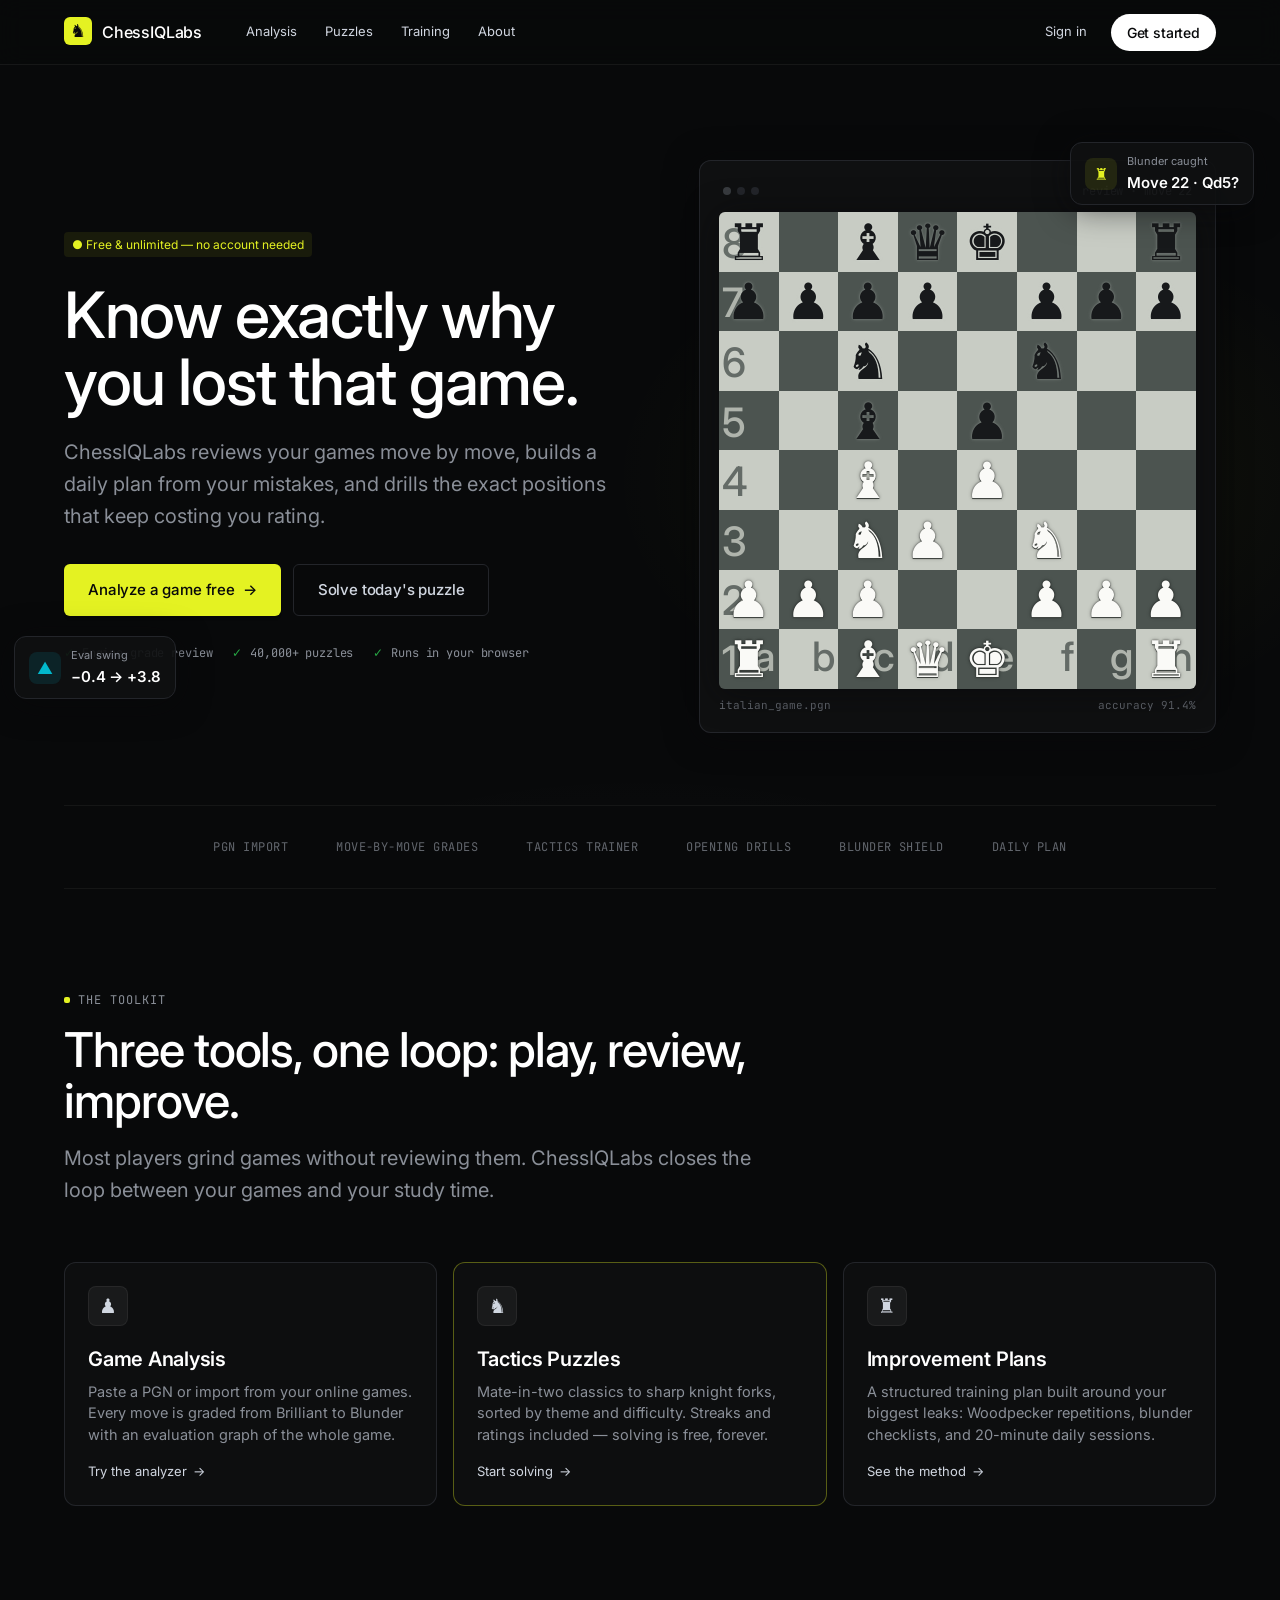
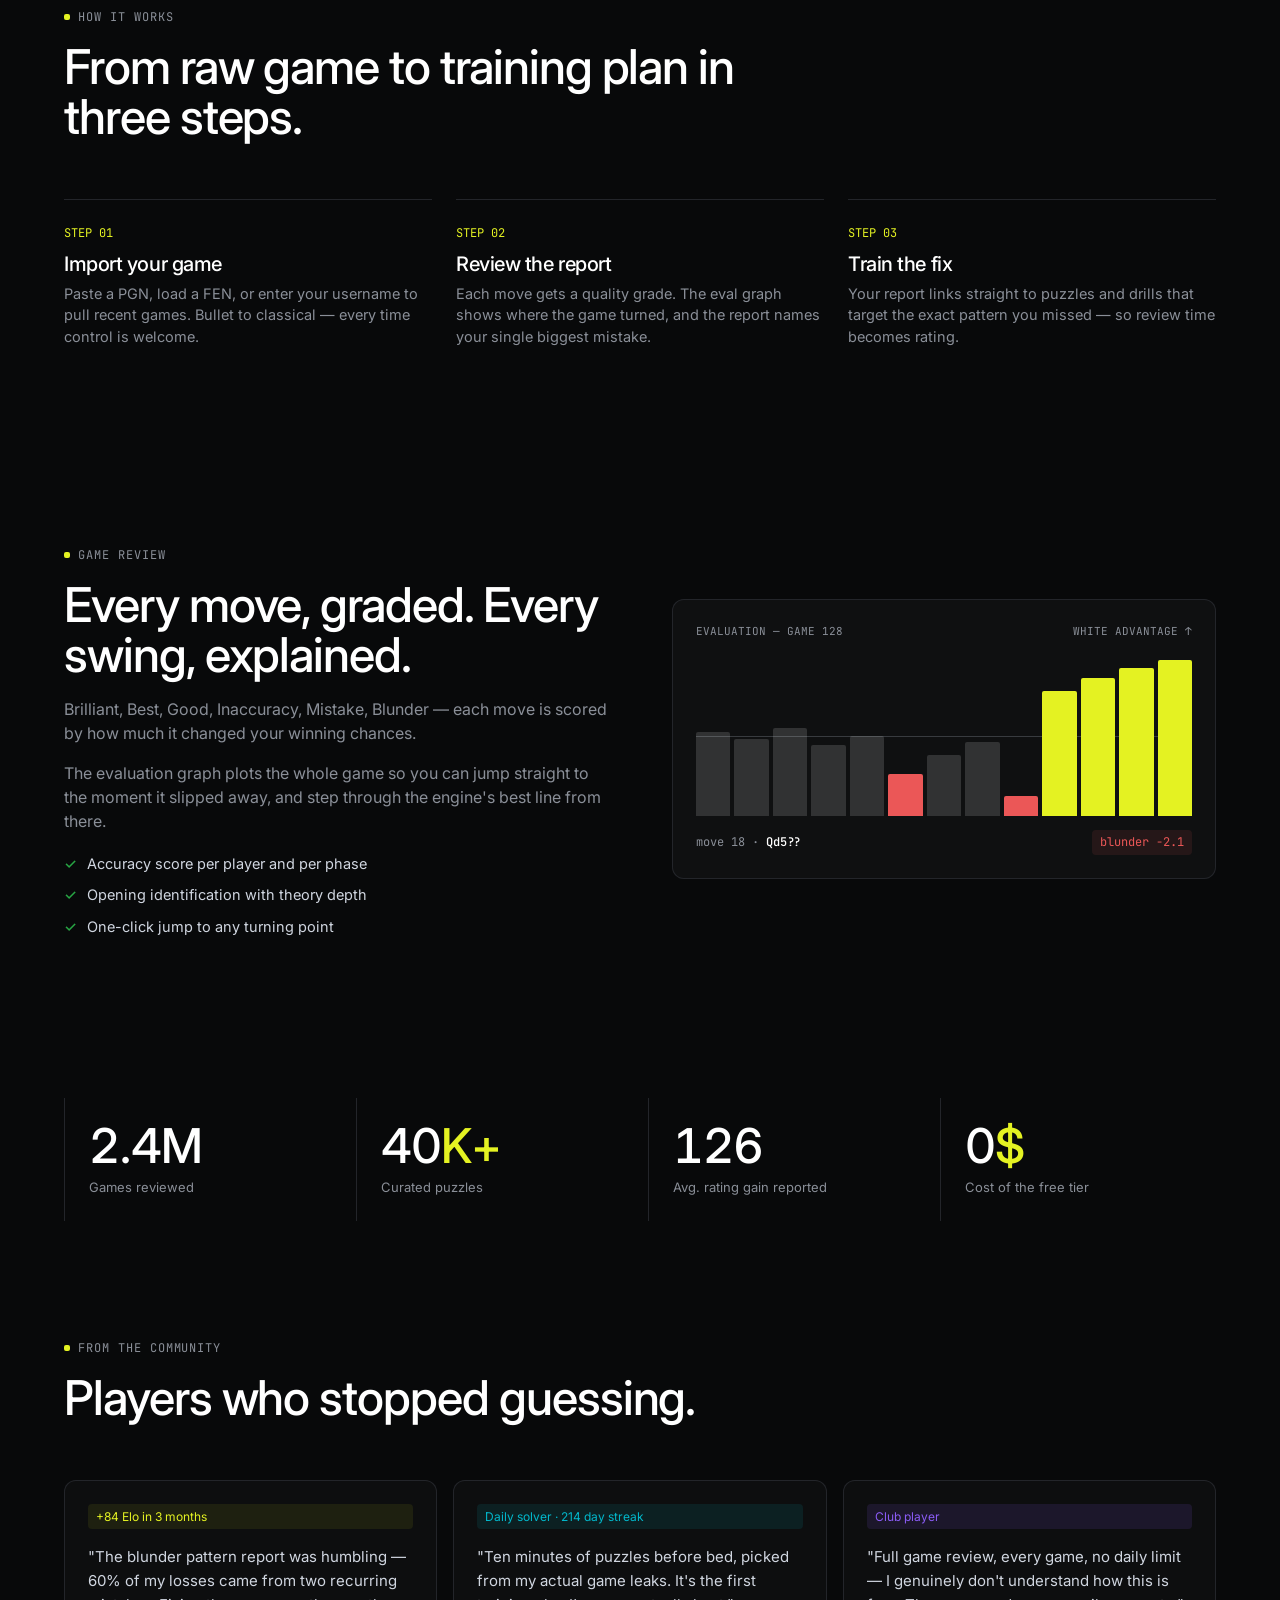
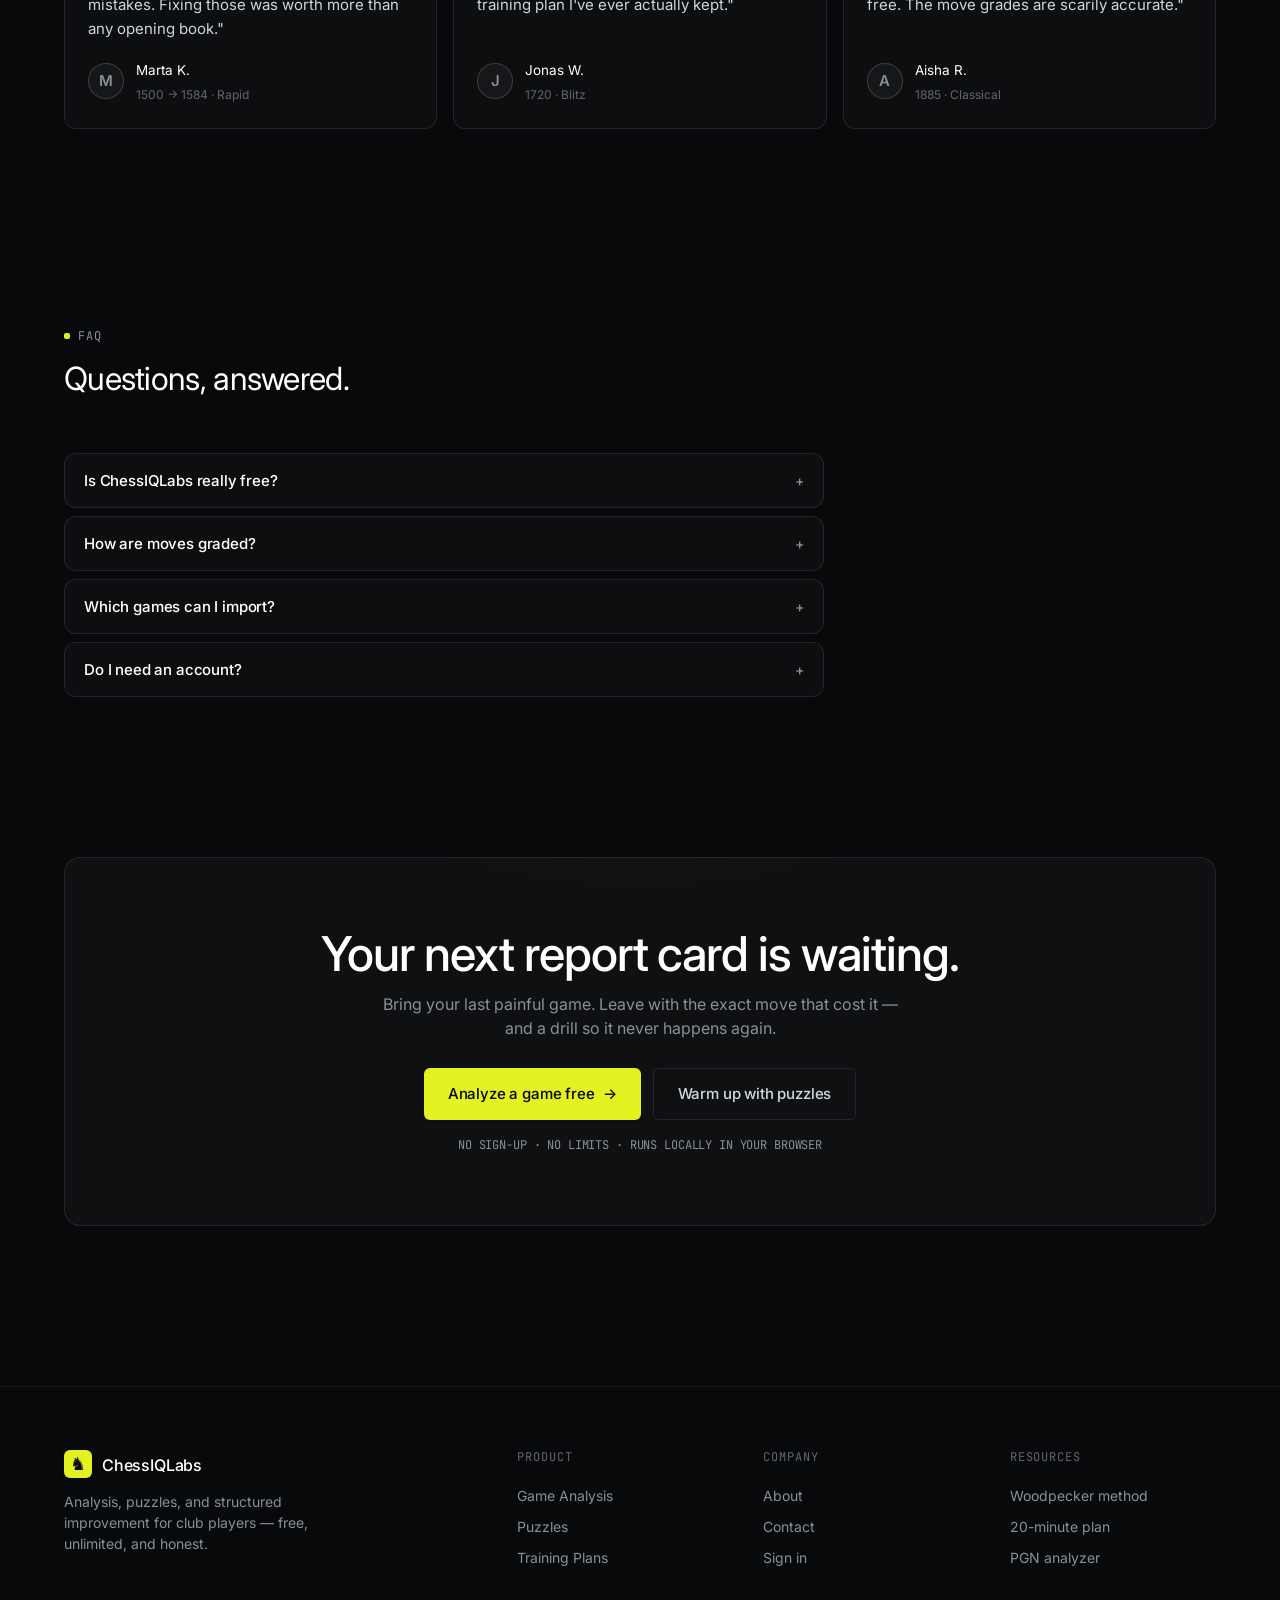
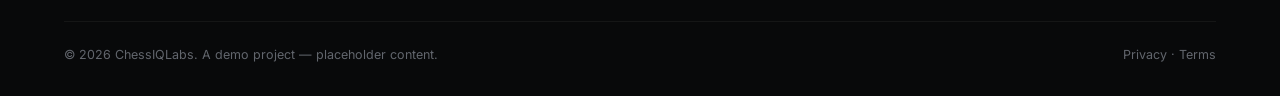
==== commit 90561472: "Remove pricing page and references" ====
--- a/index.html
+++ b/index.html
@@ -21,7 +21,6 @@
         <a href="analysis.html">Analysis</a>
         <a href="puzzles.html">Puzzles</a>
         <a href="training.html">Training</a>
-        <a href="pricing.html">Pricing</a>
         <a href="about.html">About</a>
       </nav>
       <div class="nav-spacer"></div>
@@ -37,7 +36,6 @@
     <a href="analysis.html">Analysis</a>
     <a href="puzzles.html">Puzzles</a>
     <a href="training.html">Training</a>
-    <a href="pricing.html">Pricing</a>
     <a href="about.html">About</a>
     <a href="analysis.html" class="btn btn-lime">Start analyzing — free</a>
   </div>
@@ -252,7 +250,7 @@
         <div class="faq reveal">
           <div class="faq-item">
             <button class="faq-q">Is ChessIQLabs really free? <span class="chev">+</span></button>
-            <div class="faq-a"><p>Yes. Game review, puzzles, and the training plans are free and unlimited. A Pro tier exists for players who want deep coaching reports and curated courses, but nothing essential is locked.</p></div>
+            <div class="faq-a"><p>Yes. Game review, puzzles, and the training plans are free and unlimited — nothing essential is locked.</p></div>
           </div>
           <div class="faq-item">
             <button class="faq-q">How are moves graded? <span class="chev">+</span></button>
@@ -299,7 +297,6 @@
           <a href="analysis.html">Game Analysis</a>
           <a href="puzzles.html">Puzzles</a>
           <a href="training.html">Training Plans</a>
-          <a href="pricing.html">Pricing</a>
         </div>
         <div class="footer-col">
           <h4>Company</h4>
--- a/css/style.css
+++ b/css/style.css
@@ -1003,61 +1003,6 @@
 }
 
 /* ============================================================
-   PRICING
-   ============================================================ */
-.pricing-grid {
-  display: grid;
-  grid-template-columns: repeat(3, 1fr);
-  gap: 16px;
-  align-items: stretch;
-}
-.price-card {
-  display: flex;
-  flex-direction: column;
-  position: relative;
-}
-.price-card.popular {
-  background: var(--color-carbon);
-  box-shadow: inset 0 0 0 1px rgba(228,242,34,.5), var(--shadow-xl);
-}
-.pop-tag {
-  position: absolute;
-  top: -12px; left: 24px;
-  background: var(--color-acid-lime);
-  color: var(--color-void);
-  font-size: 11px;
-  font-weight: 510;
-  letter-spacing: .06em;
-  text-transform: uppercase;
-  border-radius: var(--radius-pills);
-  padding: 4px 12px;
-}
-.price-num {
-  font-size: 44px;
-  font-weight: 510;
-  letter-spacing: -0.022em;
-  color: var(--color-paper);
-  line-height: 1;
-  margin: 12px 0 4px;
-}
-.price-num small { font-size: 15px; color: var(--color-fog); font-weight: 400; letter-spacing: 0; }
-.price-sub { font-size: 13px; color: var(--color-fog); margin-bottom: 20px; }
-.price-card .check-list { margin-bottom: 24px; }
-.price-card .btn { margin-top: auto; width: 100%; }
-
-.compare-table { width: 100%; border-collapse: collapse; font-size: 14px; }
-.compare-table th, .compare-table td {
-  padding: 12px 16px;
-  text-align: left;
-  border-bottom: 1px solid rgba(255,255,255,.06);
-}
-.compare-table th { color: var(--color-paper); font-weight: 510; font-size: 13px; }
-.compare-table td { color: var(--color-fog); }
-.compare-table td.yes { color: var(--color-pulse-green); }
-.compare-table td.no { color: var(--color-ash); }
-.compare-table tr:last-child td { border-bottom: 0; }
-
-/* ============================================================
    TRAINING PAGE
    ============================================================ */
 .rail { position: relative; display: grid; gap: 16px; }
@@ -1179,7 +1124,6 @@
   .split { grid-template-columns: 1fr; gap: 40px; }
   .split.rev .split-copy { order: 0; }
   .stats { grid-template-columns: repeat(2, 1fr); gap: 24px; }
-  .pricing-grid { grid-template-columns: 1fr; max-width: 480px; margin: 0 auto; }
   .footer-grid { grid-template-columns: 1fr 1fr; }
   .section { padding: 64px 0; }
   .steps { grid-template-columns: 1fr; gap: 32px; }
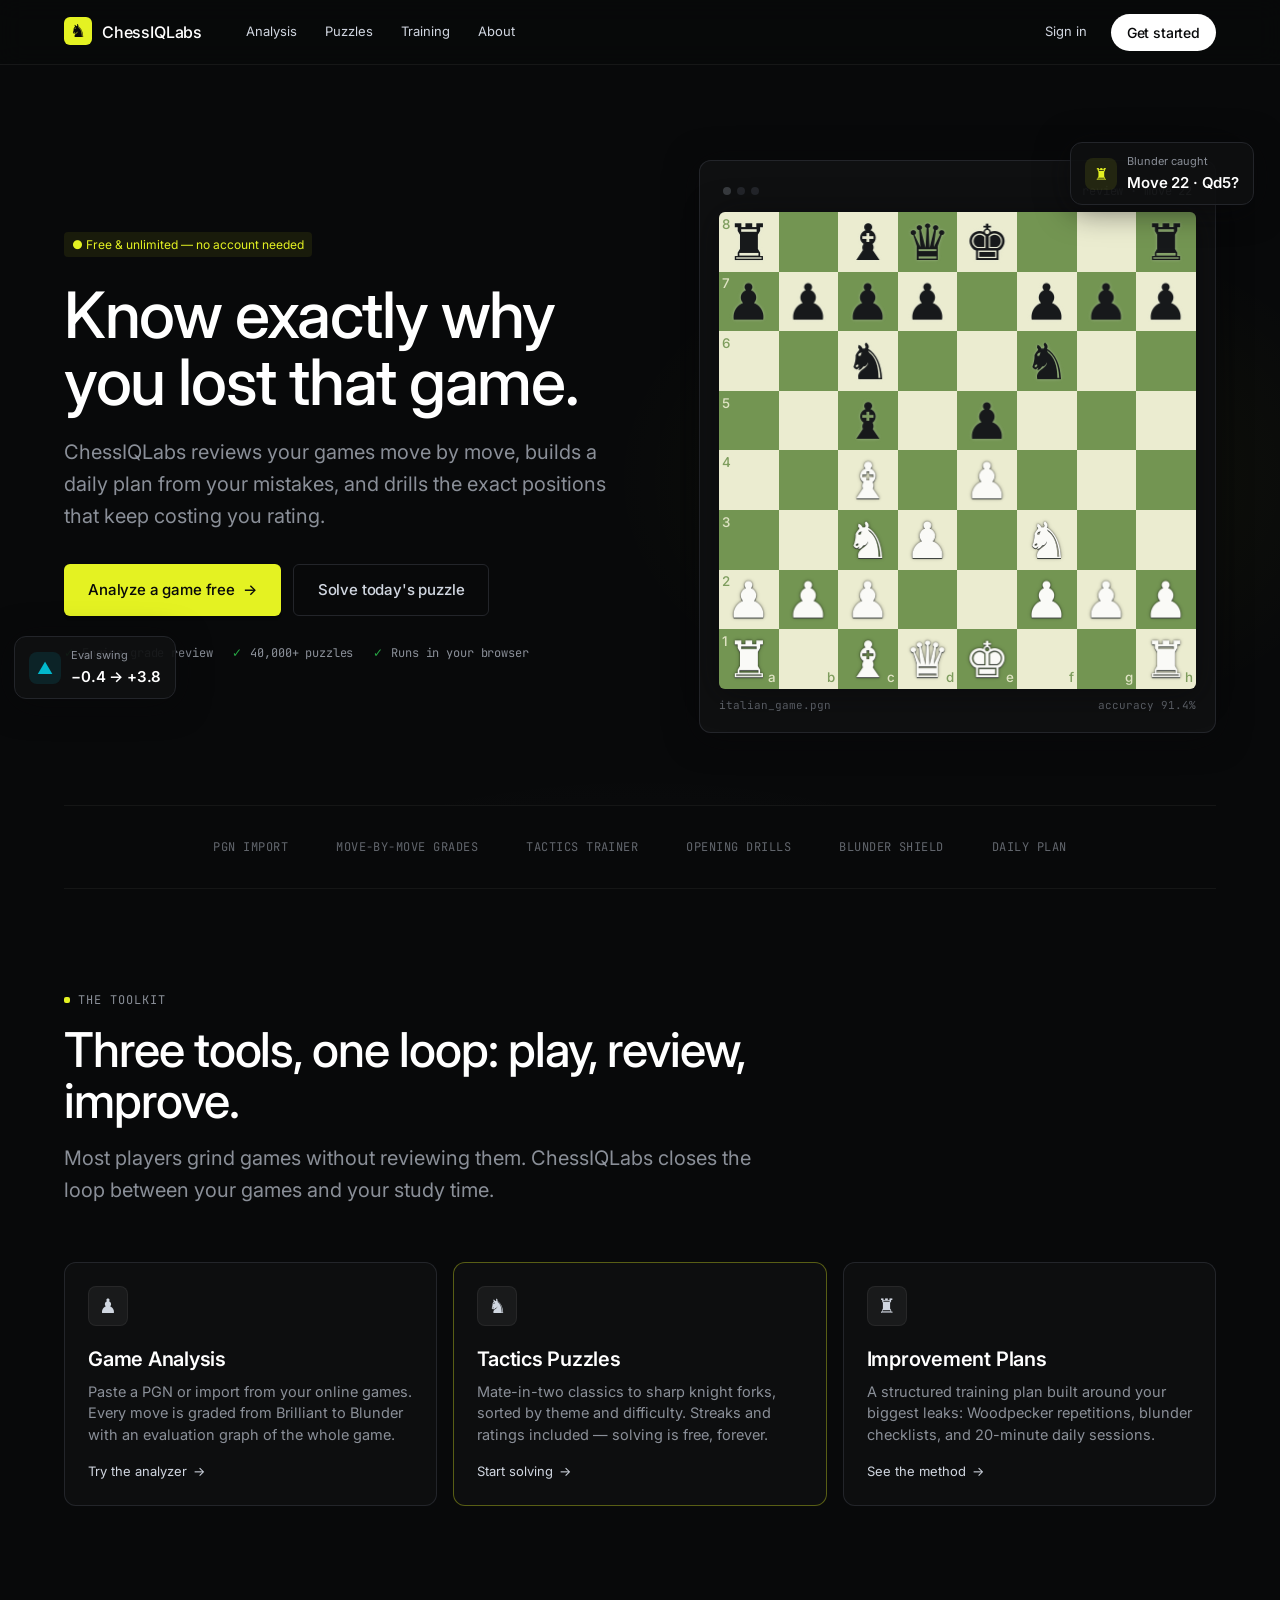
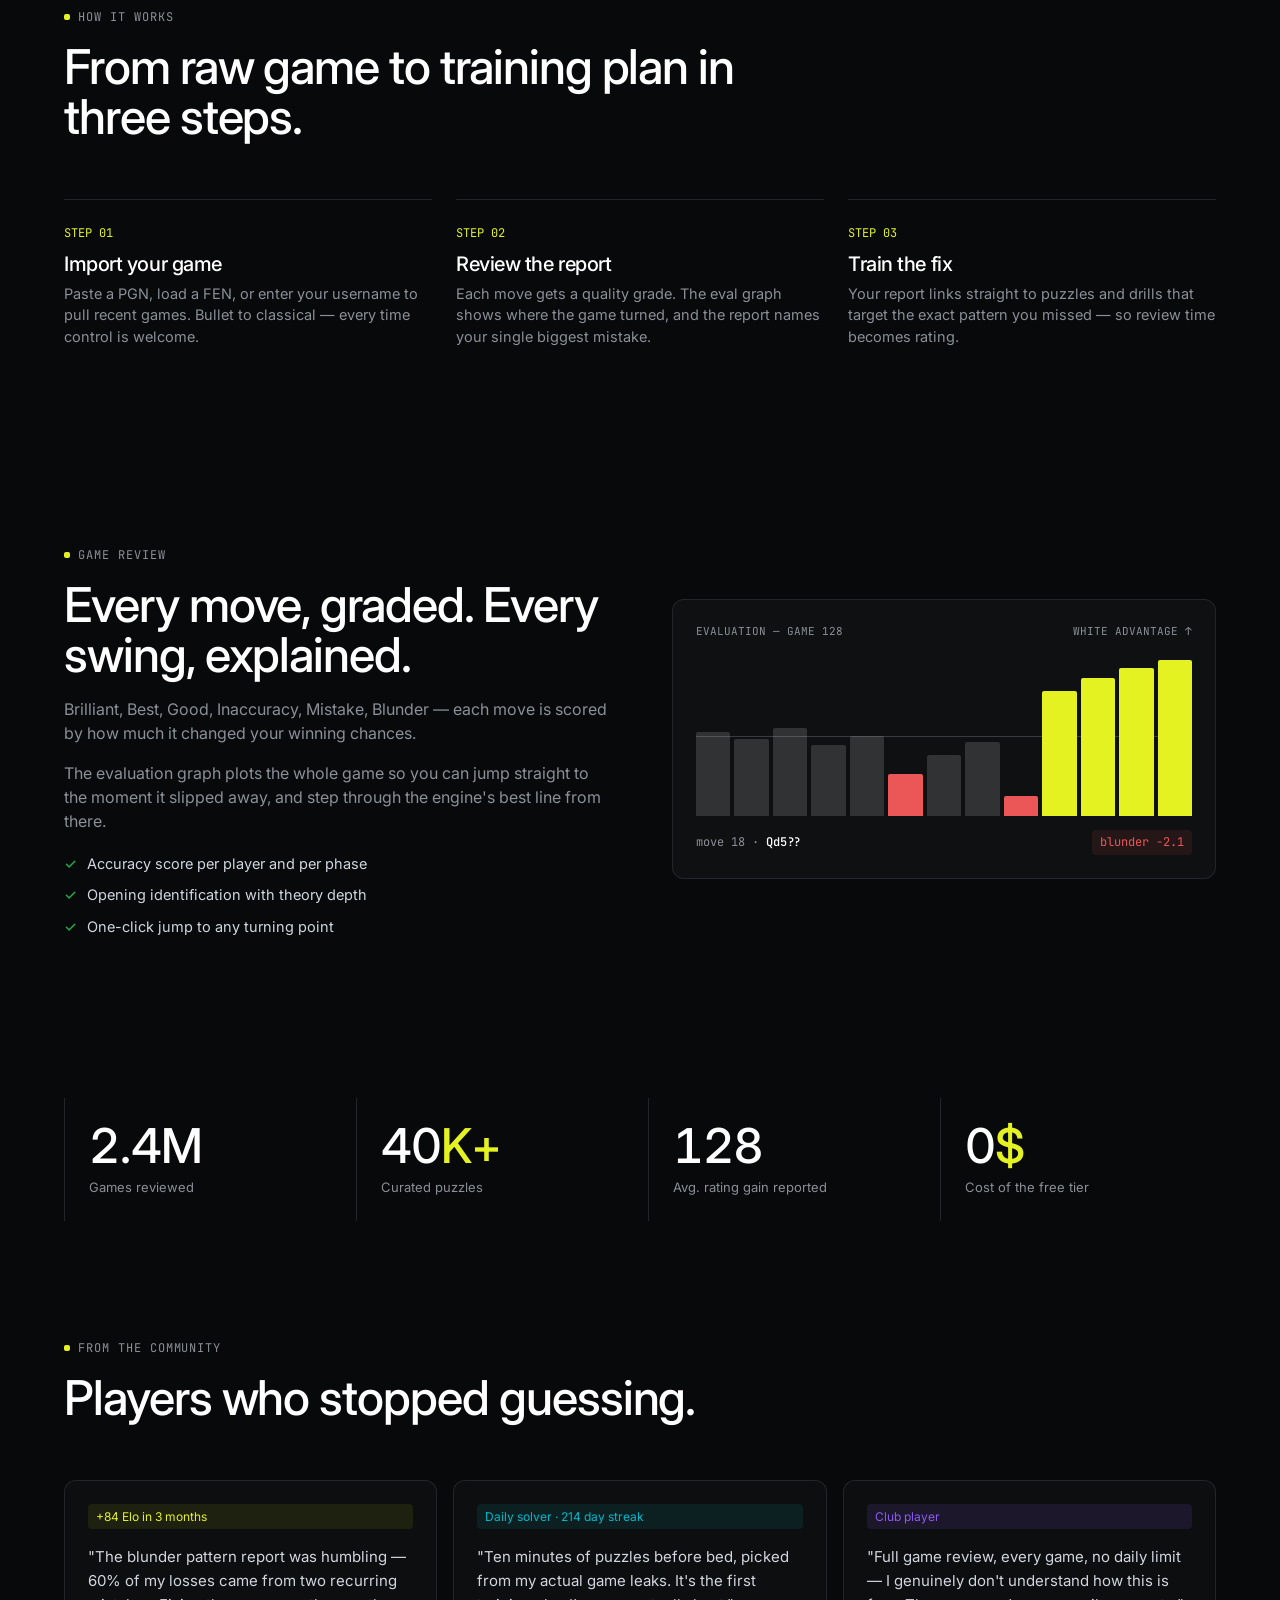
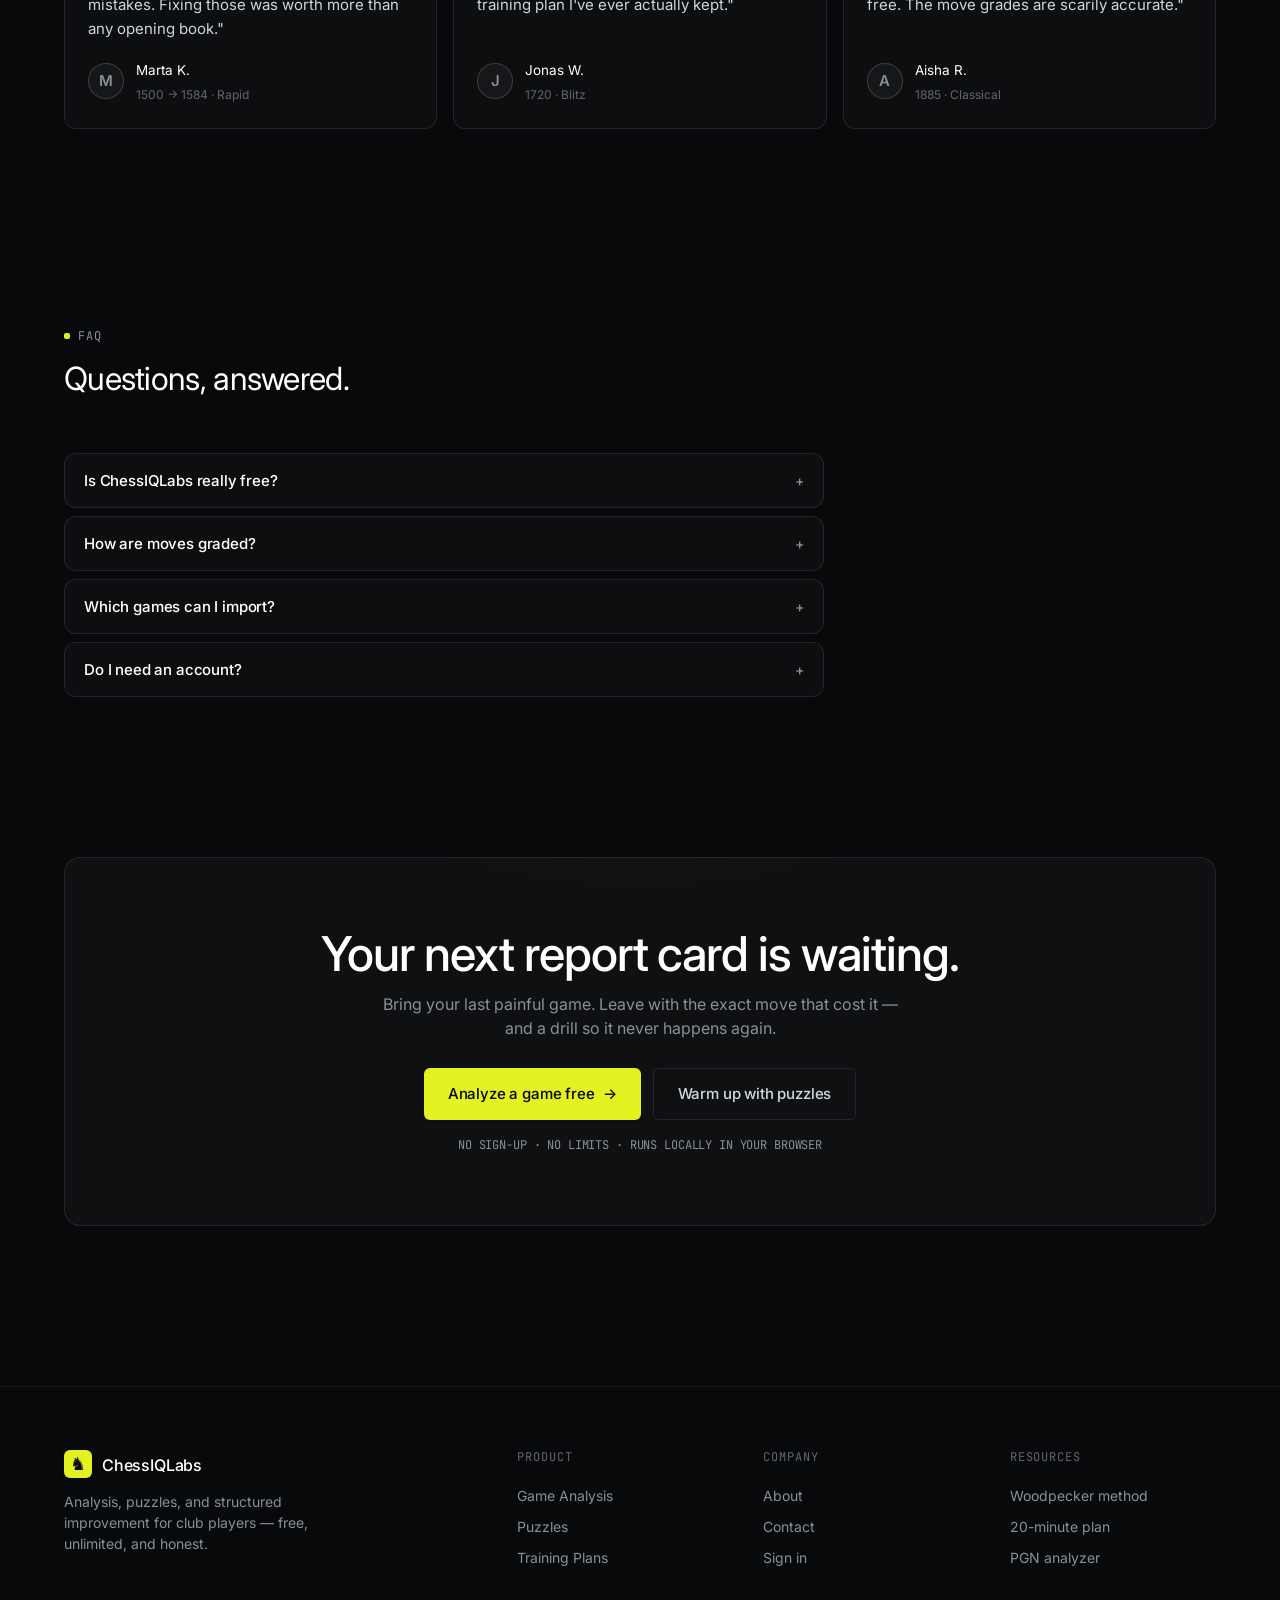
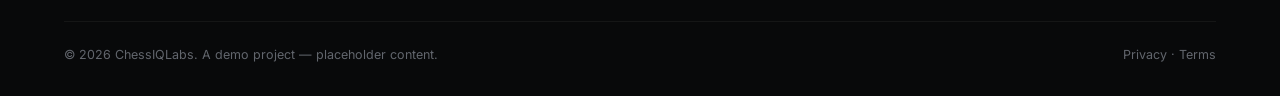
==== commit ef9d0144: "Animation v5: revive never repositions, type-aware plausible fallback slides, cache-busted assets" ====
--- a/index.html
+++ b/index.html
@@ -9,7 +9,7 @@
   <link rel="preconnect" href="https://fonts.googleapis.com" />
   <link rel="preconnect" href="https://fonts.gstatic.com" crossorigin />
   <link href="https://fonts.googleapis.com/css2?family=Inter:wght@100..900&family=JetBrains+Mono:wght@400&display=swap" rel="stylesheet" />
-  <link rel="stylesheet" href="css/style.css" />
+  <link rel="stylesheet" href="css/style.css?v=5" />
 </head>
 <body data-page="home">
 
@@ -318,7 +318,7 @@
     </div>
   </footer>
 
-  <script src="js/chess.js"></script>
-  <script src="js/main.js"></script>
+  <script src="js/chess.js?v=5"></script>
+  <script src="js/main.js?v=5"></script>
 </body>
 </html>
--- a/css/style.css
+++ b/css/style.css
@@ -44,9 +44,9 @@
   --page-max-width: 1200px;
   --section-gap: 96px;
 
-  /* Board squares */
-  --sq-light: #c8ccc4;
-  --sq-dark: #4c5450;
+  /* Board squares — chess.com-style green board */
+  --sq-light: #ebecd0;
+  --sq-dark: #739552;
 }
 
 /* ---------- Reset / Base ---------- */
@@ -710,6 +710,7 @@
   width: 100%;
 }
 .board {
+  position: relative;
   display: grid;
   grid-template-columns: repeat(8, 1fr);
   grid-template-rows: repeat(8, 1fr);
@@ -766,24 +767,47 @@
 }
 .sq .coord {
   position: absolute;
-  font-size: 8.5cqw;
+  font-size: 10px;      /* fallback for browsers without container queries */
+  font-size: 2.8cqw;    /* ~10px on a 380px board — chess.com label size */
   font-weight: 510;
   font-family: var(--font-sans);
-  opacity: .8;
+  opacity: .9;
   pointer-events: none;
 }
-.sq .coord.file { bottom: 2%; right: 5%; }
+.sq .coord.file { bottom: 3%; right: 5%; }
 .sq .coord.rank { top: 3%; left: 5%; }
-.sq.light .coord { color: var(--sq-dark); }
-.sq.dark .coord { color: var(--sq-light); }
+.sq.light .coord { color: #739552; }
+.sq.dark .coord { color: #ebecd0; }
 
 .piece {
-  font-size: 10.5cqw;
+  font-size: 40px;      /* fallback for browsers without container queries */
+  font-size: 10.5cqw;   /* fallback glyph sizing */
   line-height: 1;
-  z-index: 2;
   pointer-events: none;
-  transition: transform .15s ease;
   font-family: "Segoe UI Symbol", "Noto Sans Symbols 2", var(--font-sans);
+}
+
+/* Animated piece layer — pieces live on the board, not in squares,
+   so transforms slide them smoothly between positions */
+.bpiece {
+  position: absolute;
+  top: 0;
+  left: 0;
+  width: 12.5%;
+  height: 12.5%;
+  display: grid;
+  place-items: center;
+  pointer-events: none;
+  z-index: 3;
+  transition: transform .24s cubic-bezier(.25, .9, .35, 1), opacity .2s ease;
+  will-change: transform;
+}
+.bpiece.enter { opacity: 0; transition: transform .24s cubic-bezier(.25,.9,.35,1), opacity .25s ease; }
+.bpiece.exit  { opacity: 0; }
+.bpiece .piece-img {
+  width: 88%;
+  height: 88%;
+  user-select: none;
 }
 .piece.white {
   color: #fafaf7;
@@ -793,7 +817,6 @@
   color: #17191b;
   text-shadow: 0 0 2px rgba(230,235,230,.35), 0 0 4px rgba(230,235,230,.18);
 }
-.sq.sel .piece { transform: scale(1.08); }
 
 .board-legend {
   display: flex;
@@ -873,6 +896,30 @@
 .g-ok { background: var(--color-fog); }
 .g-mistake { background: #e2a33d; }
 .g-blunder { background: var(--color-coral-red); }
+
+/* Chess.com-style move grade badges */
+.mv-badge {
+  width: 20px;
+  height: 20px;
+  border-radius: 50%;
+  display: inline-grid;
+  place-items: center;
+  color: #fff;
+  font-size: 10px;
+  font-weight: 600;
+  font-family: var(--font-sans);
+  letter-spacing: 0;
+  flex-shrink: 0;
+  line-height: 1;
+}
+.mv-badge.b-brilliant { background: #26c2a3; }   /* teal "!!"  */
+.mv-badge.b-good     { background: #81b64c; }    /* green "✓"  */
+.mv-badge.b-ok       { background: #9cab8e; }    /* sage  "✓"  */
+.mv-badge.b-book     { background: #a88865; }    /* brown book */
+.mv-badge.b-mistake  { background: #e8a33d; }    /* orange "?" */
+.mv-badge.b-blunder  { background: #d9534f; }    /* red "??"   */
+.mv-badge.b-mate     { background: #f0f0f0; color: #111; } /* white "#" */
+.mv-badge.lg { width: 24px; height: 24px; font-size: 12px; }
 
 .analysis-controls {
   display: flex;
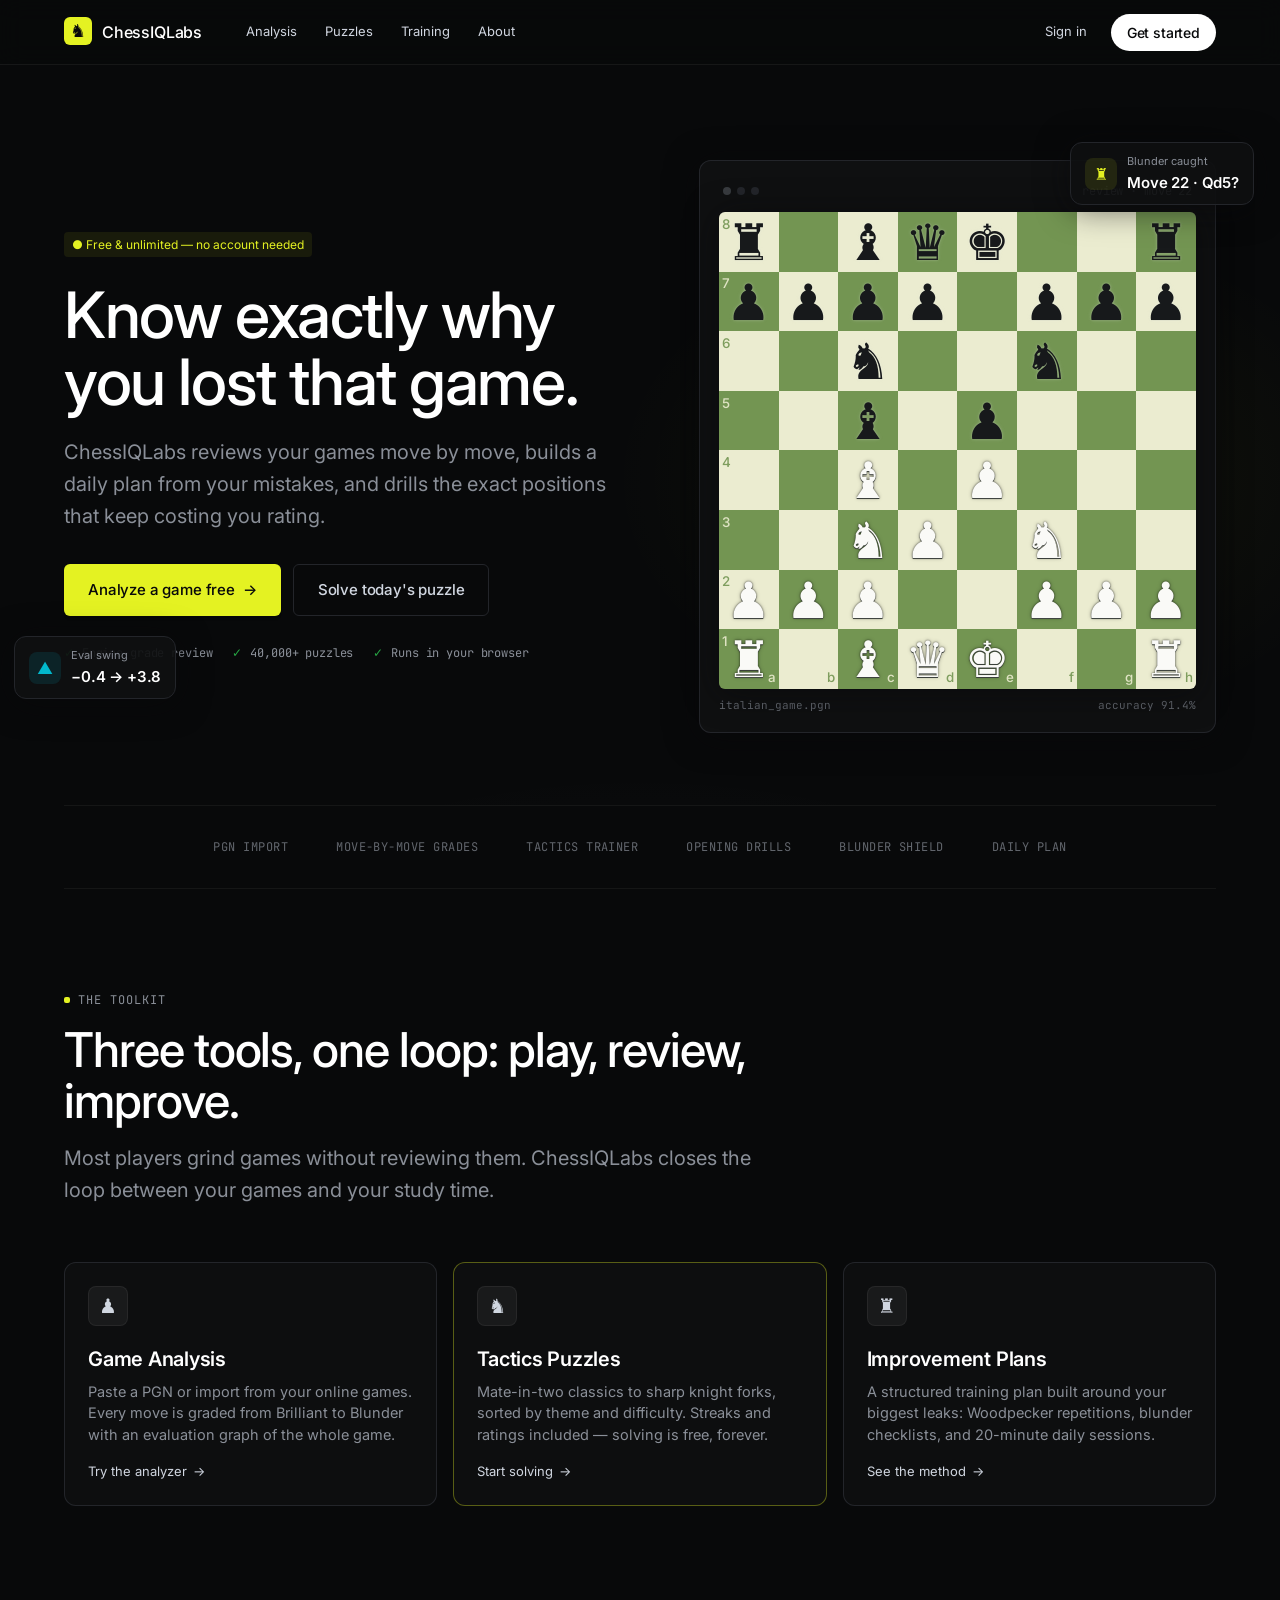
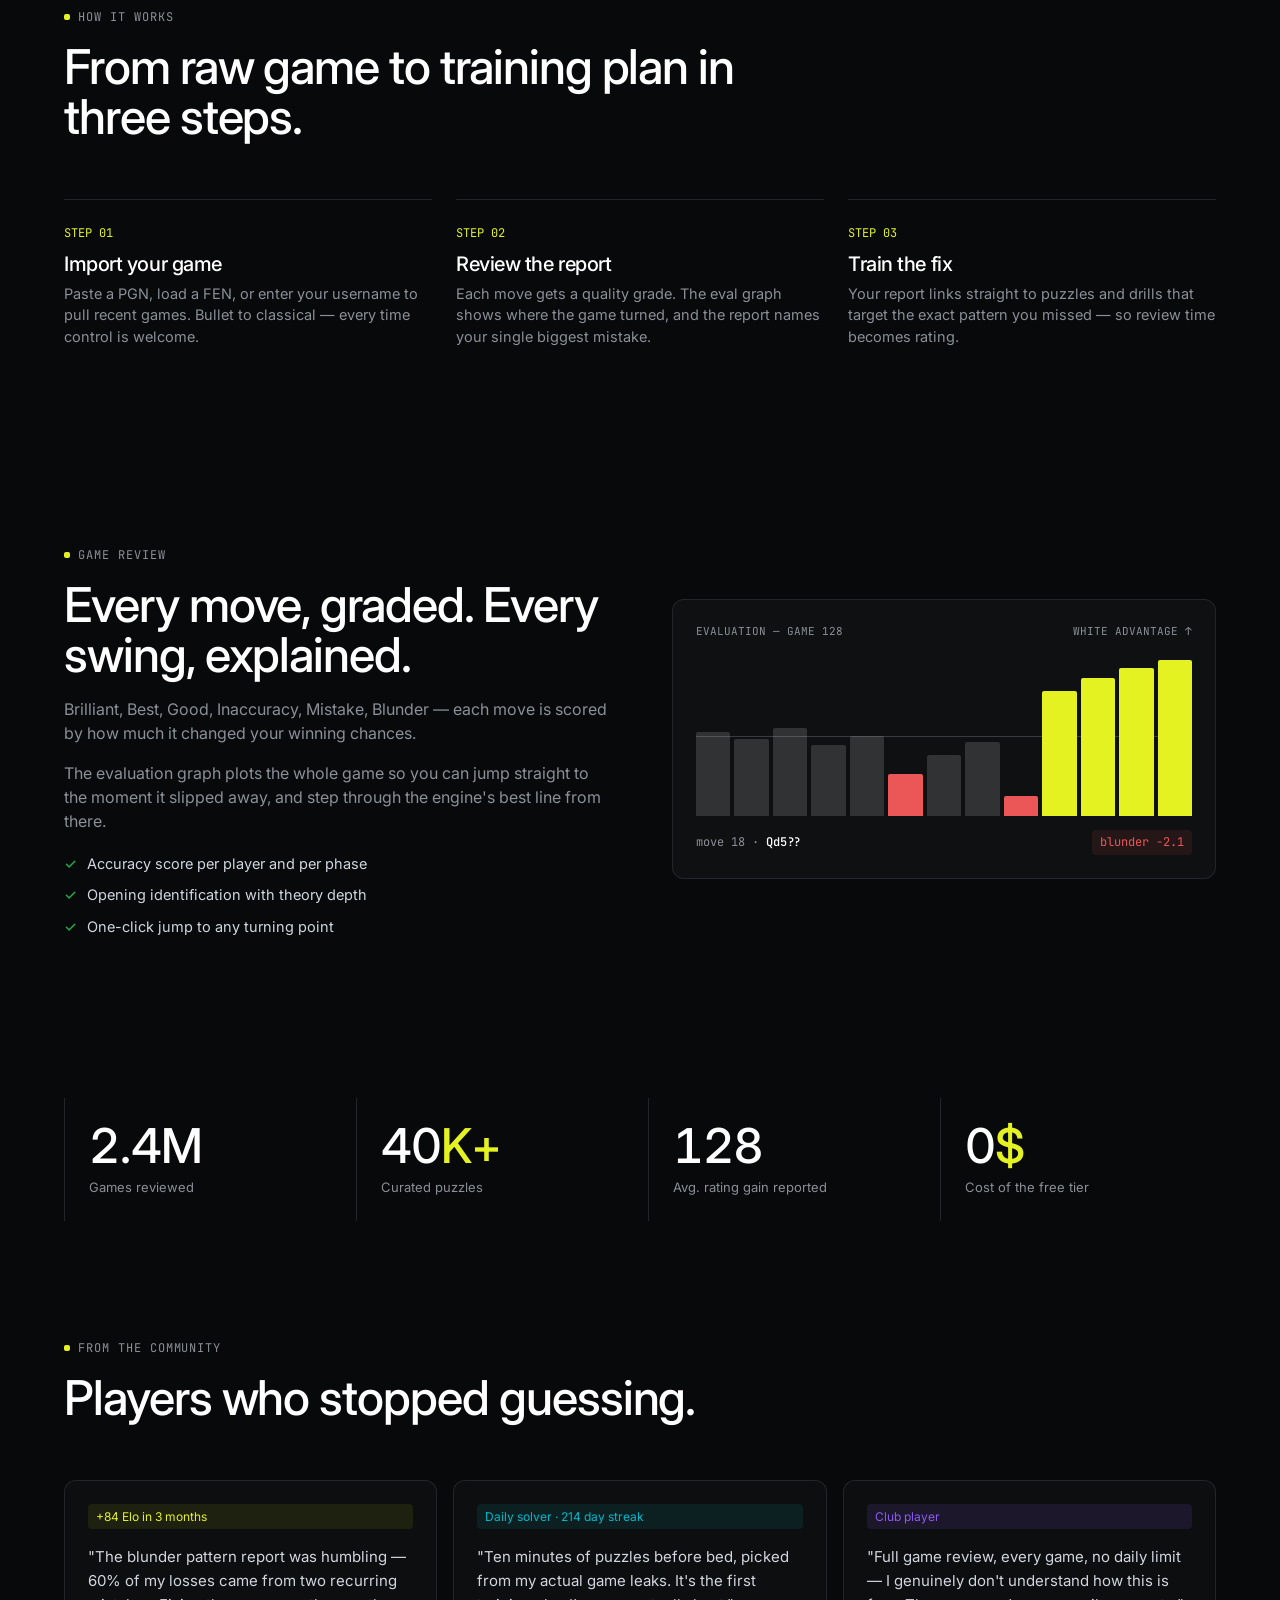
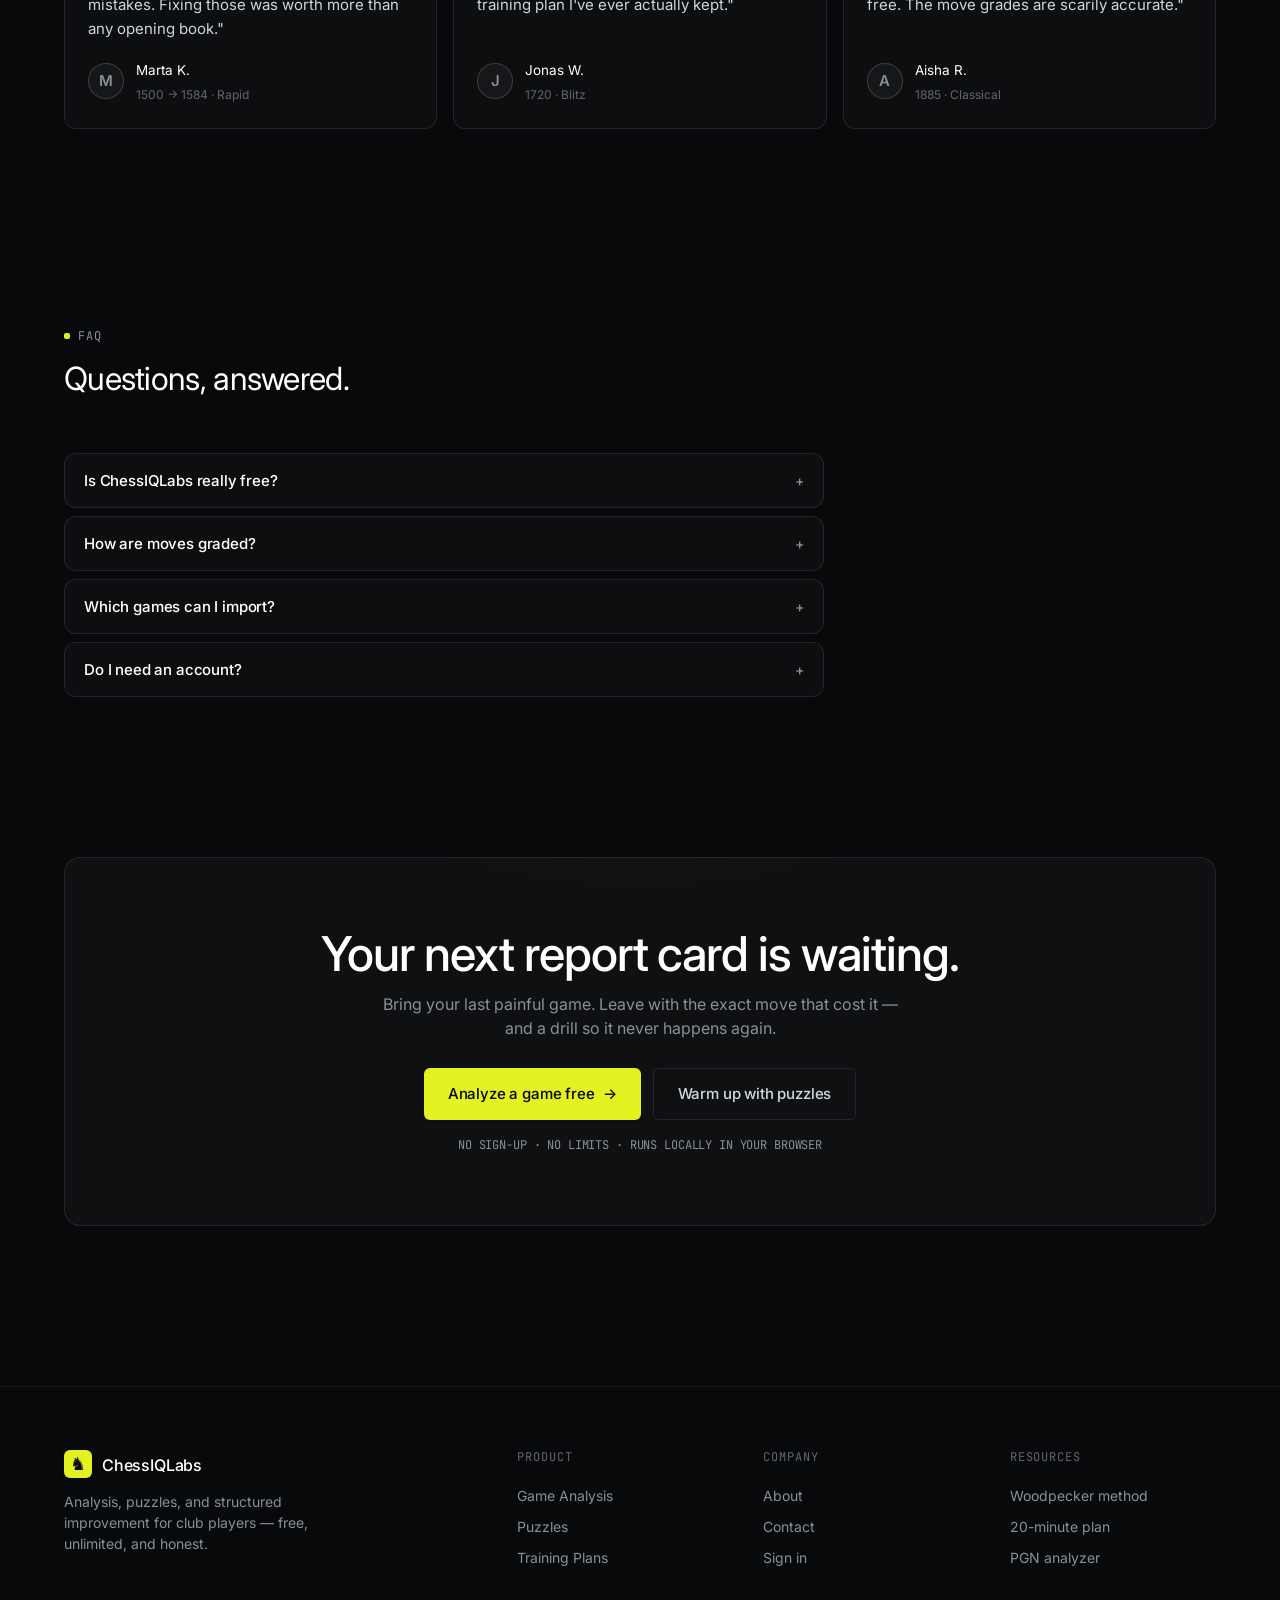
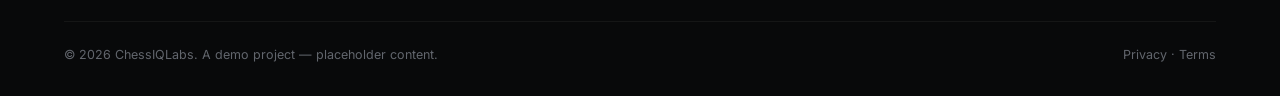
==== commit d653c0d9: "Fix wrong FEN at 3.d4 (missing e4 pawn) that made the pawn vanish; bump assets to v6" ====
--- a/index.html
+++ b/index.html
@@ -9,7 +9,7 @@
   <link rel="preconnect" href="https://fonts.googleapis.com" />
   <link rel="preconnect" href="https://fonts.gstatic.com" crossorigin />
   <link href="https://fonts.googleapis.com/css2?family=Inter:wght@100..900&family=JetBrains+Mono:wght@400&display=swap" rel="stylesheet" />
-  <link rel="stylesheet" href="css/style.css?v=5" />
+  <link rel="stylesheet" href="css/style.css?v=6" />
 </head>
 <body data-page="home">
 
@@ -318,7 +318,7 @@
     </div>
   </footer>
 
-  <script src="js/chess.js?v=5"></script>
-  <script src="js/main.js?v=5"></script>
+  <script src="js/chess.js?v=6"></script>
+  <script src="js/main.js?v=6"></script>
 </body>
 </html>
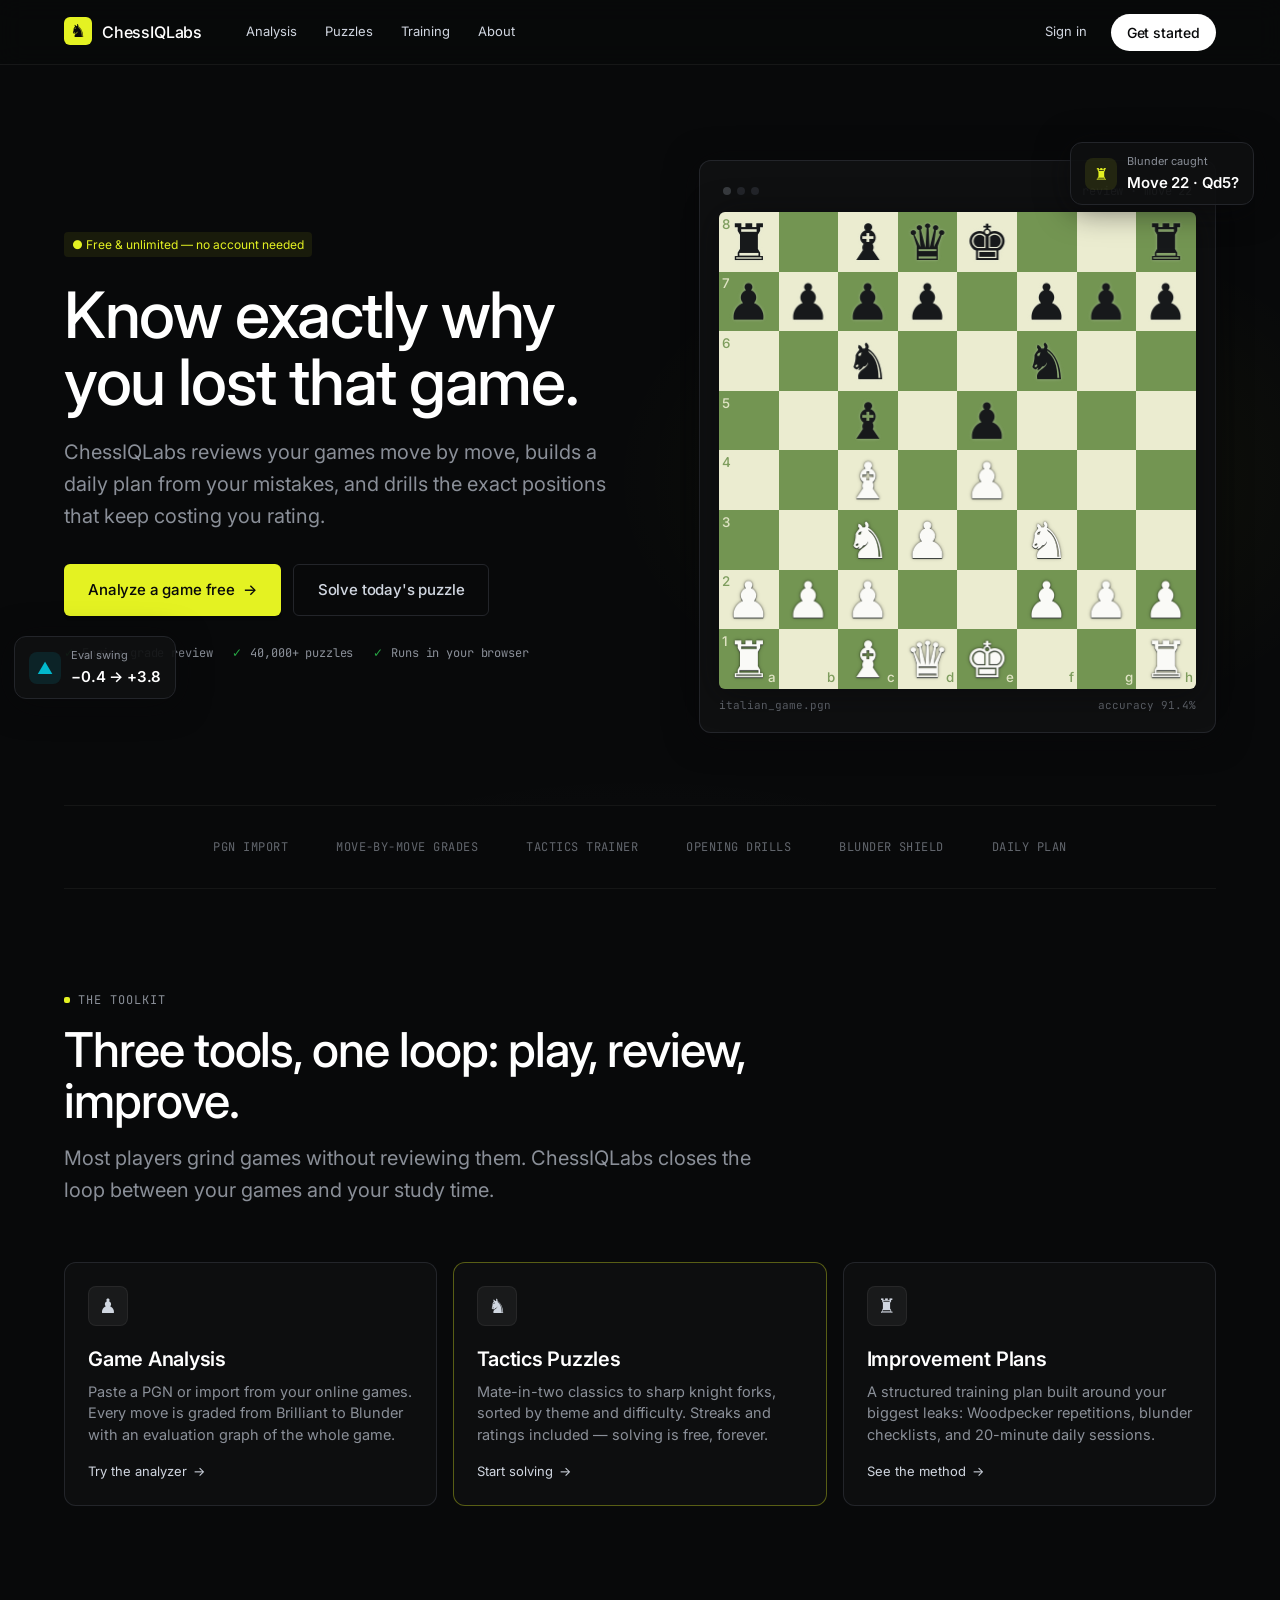
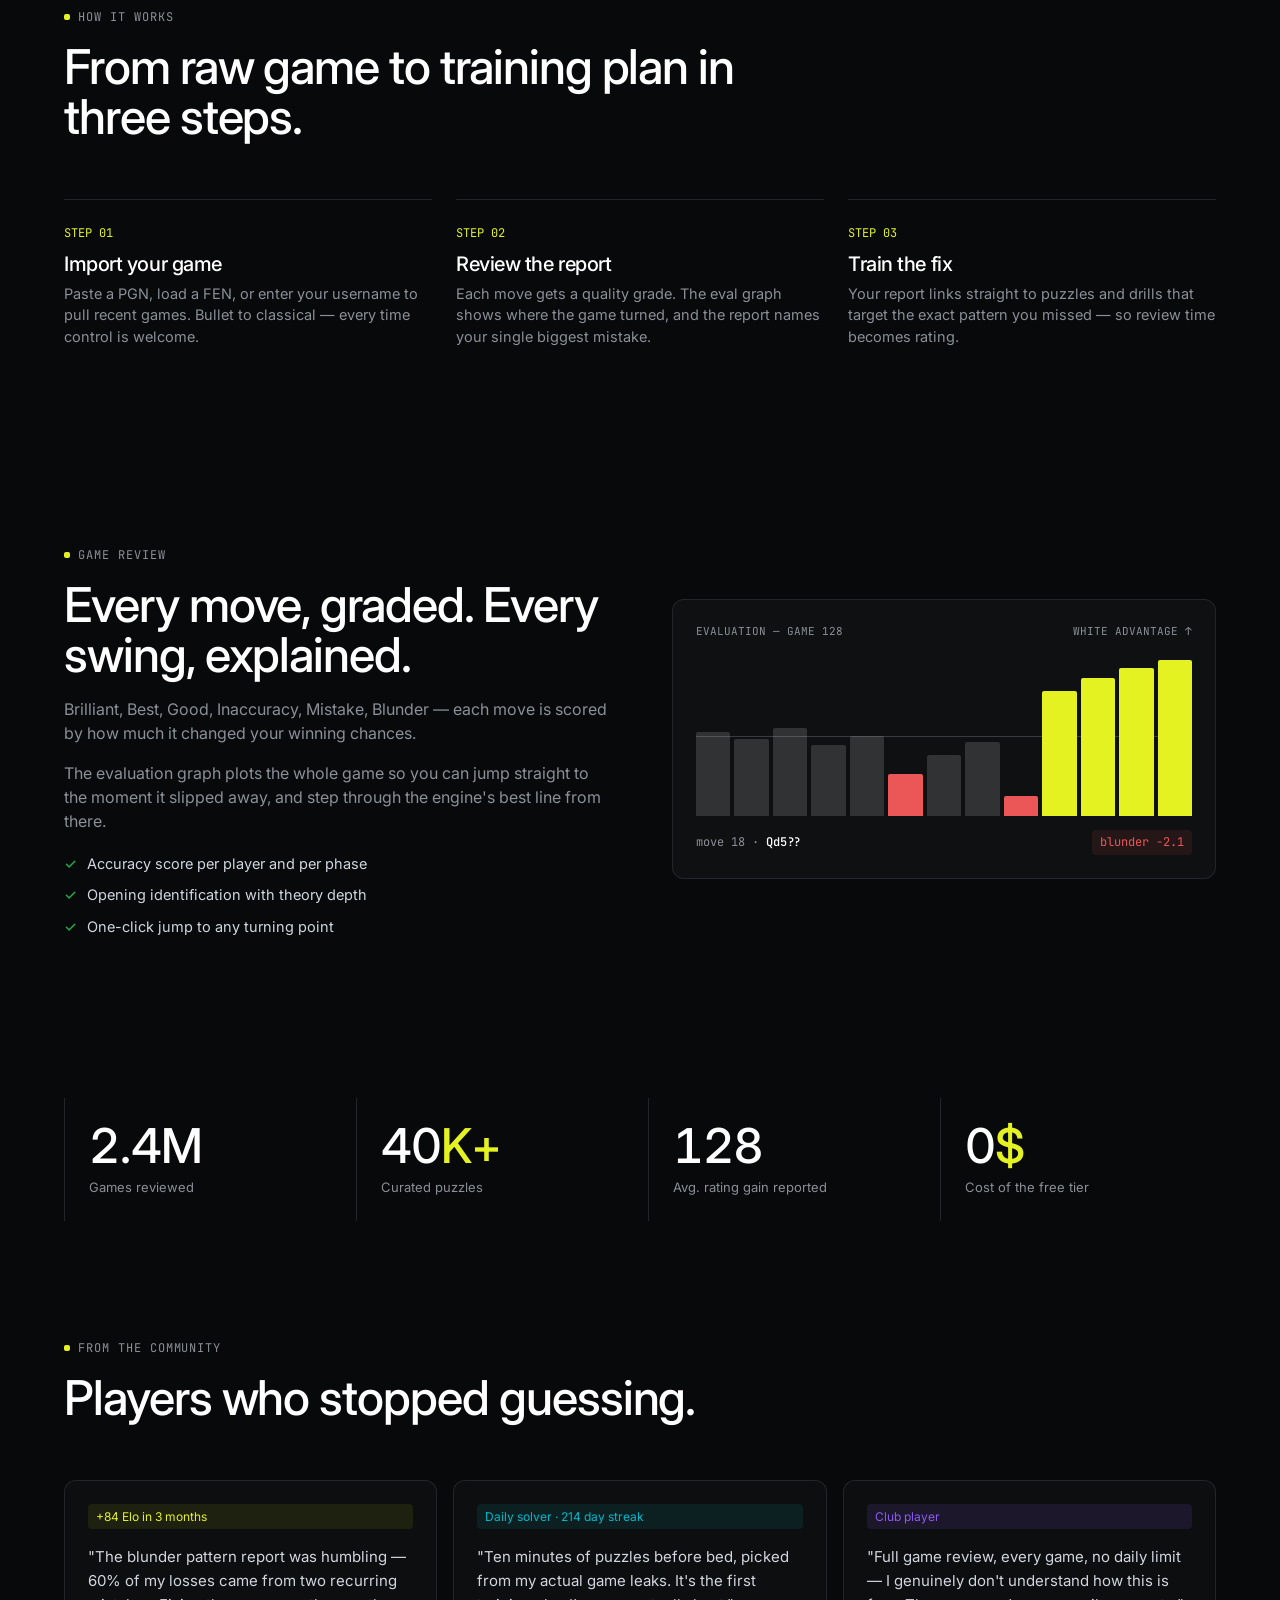
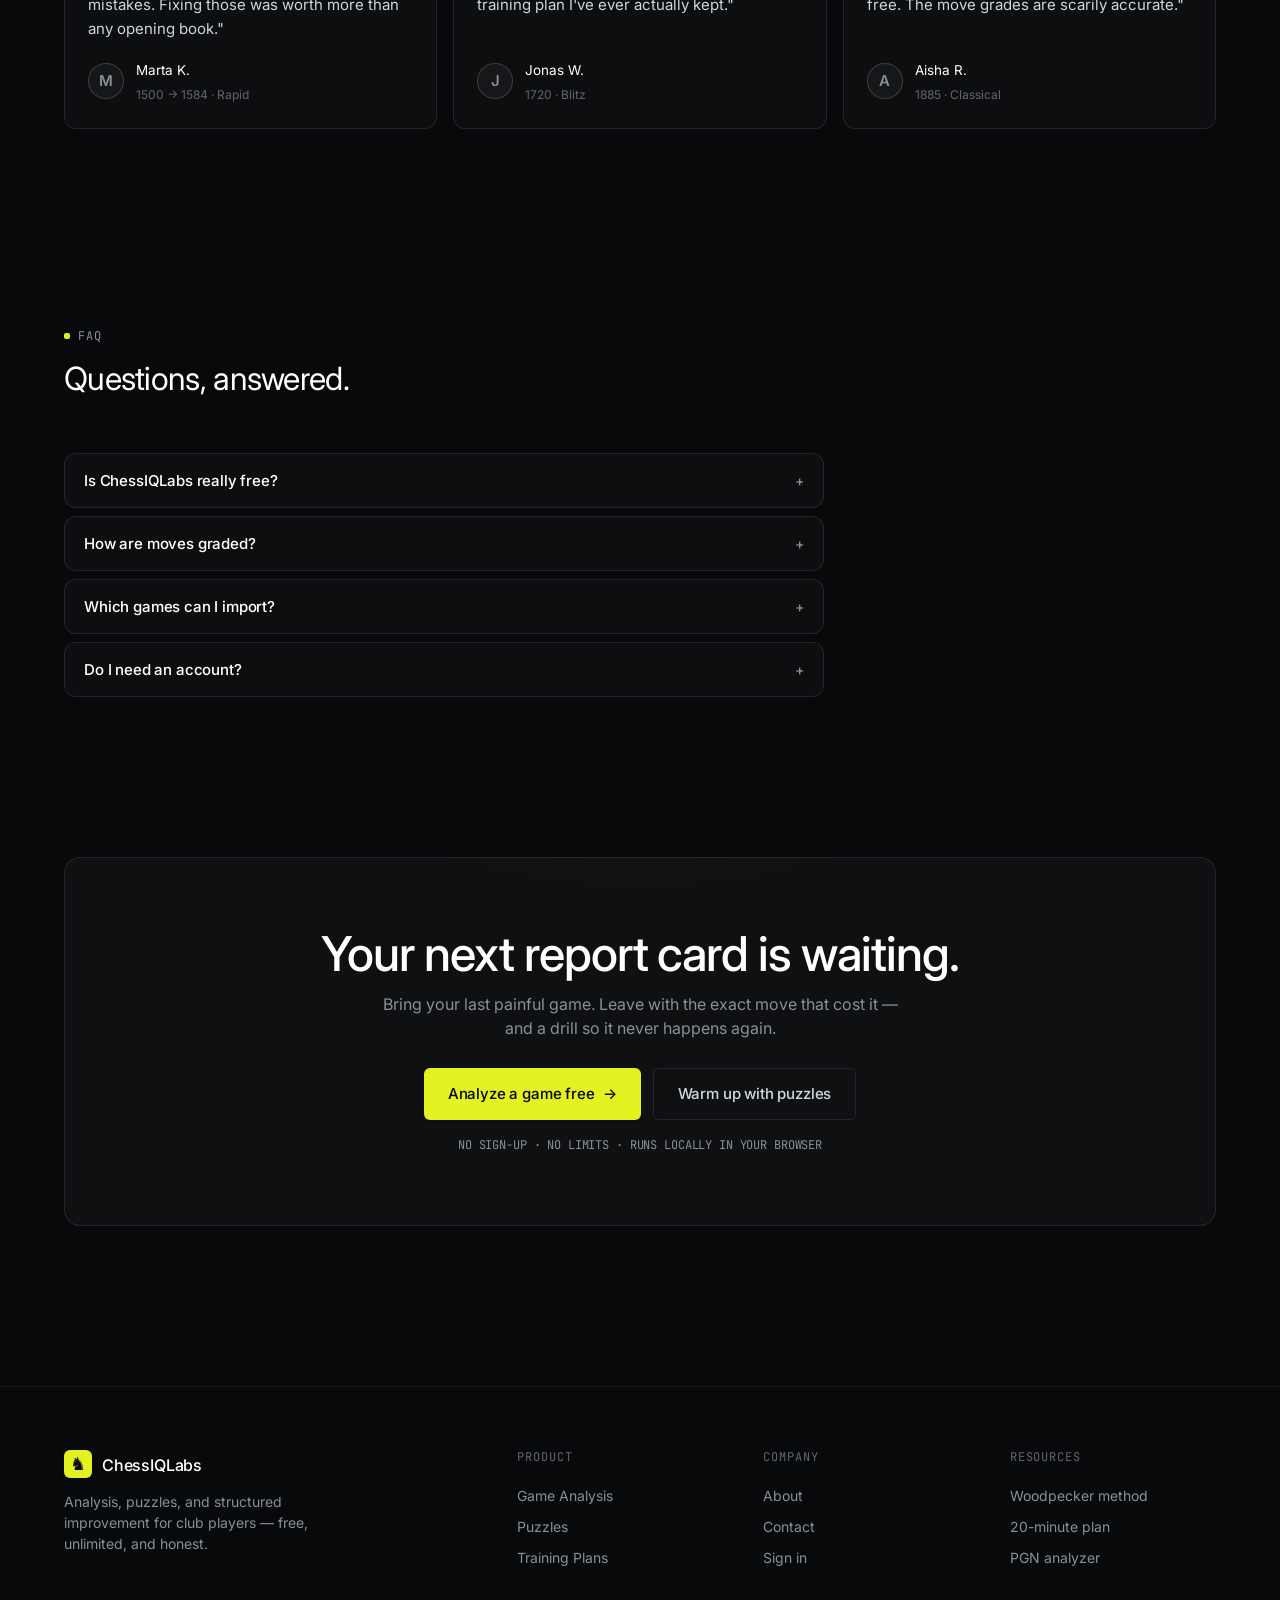
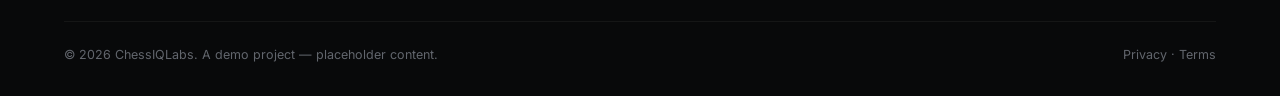
==== commit 36aea9ca: "Fix: exempt board piece movement from prefers-reduced-motion (was snapping every slide to teleport)" ====
--- a/index.html
+++ b/index.html
@@ -9,7 +9,7 @@
   <link rel="preconnect" href="https://fonts.googleapis.com" />
   <link rel="preconnect" href="https://fonts.gstatic.com" crossorigin />
   <link href="https://fonts.googleapis.com/css2?family=Inter:wght@100..900&family=JetBrains+Mono:wght@400&display=swap" rel="stylesheet" />
-  <link rel="stylesheet" href="css/style.css?v=6" />
+  <link rel="stylesheet" href="css/style.css?v=8" />
 </head>
 <body data-page="home">
 
@@ -318,7 +318,7 @@
     </div>
   </footer>
 
-  <script src="js/chess.js?v=6"></script>
-  <script src="js/main.js?v=6"></script>
+  <script src="js/chess.js?v=8"></script>
+  <script src="js/main.js?v=8"></script>
 </body>
 </html>
--- a/css/style.css
+++ b/css/style.css
@@ -1196,5 +1196,10 @@
     animation-iteration-count: 1 !important;
     transition-duration: .01ms !important;
   }
+  /* Piece movement is FUNCTIONAL information on a chessboard, not
+     decoration — keep the slide (shortened) so moves stay readable. */
+  .bpiece {
+    transition-duration: .18s !important;
+  }
   html { scroll-behavior: auto; }
 }
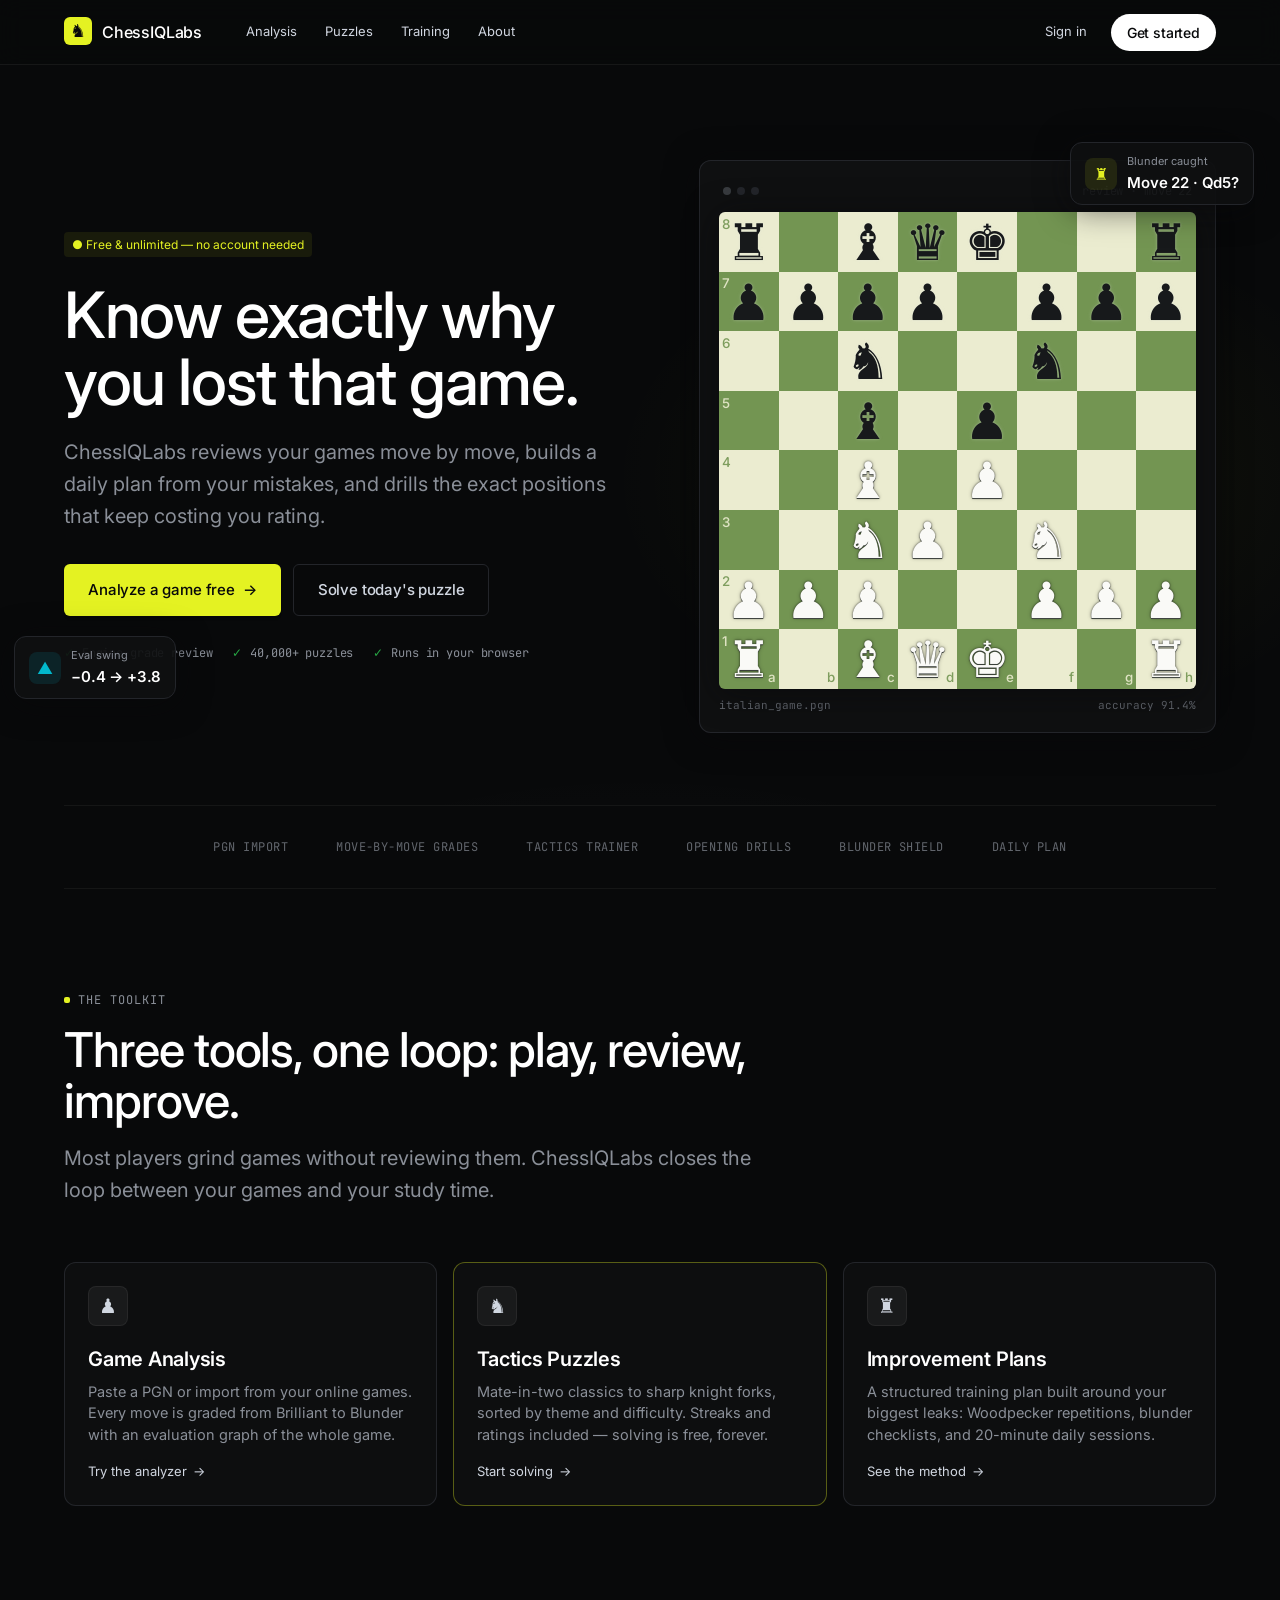
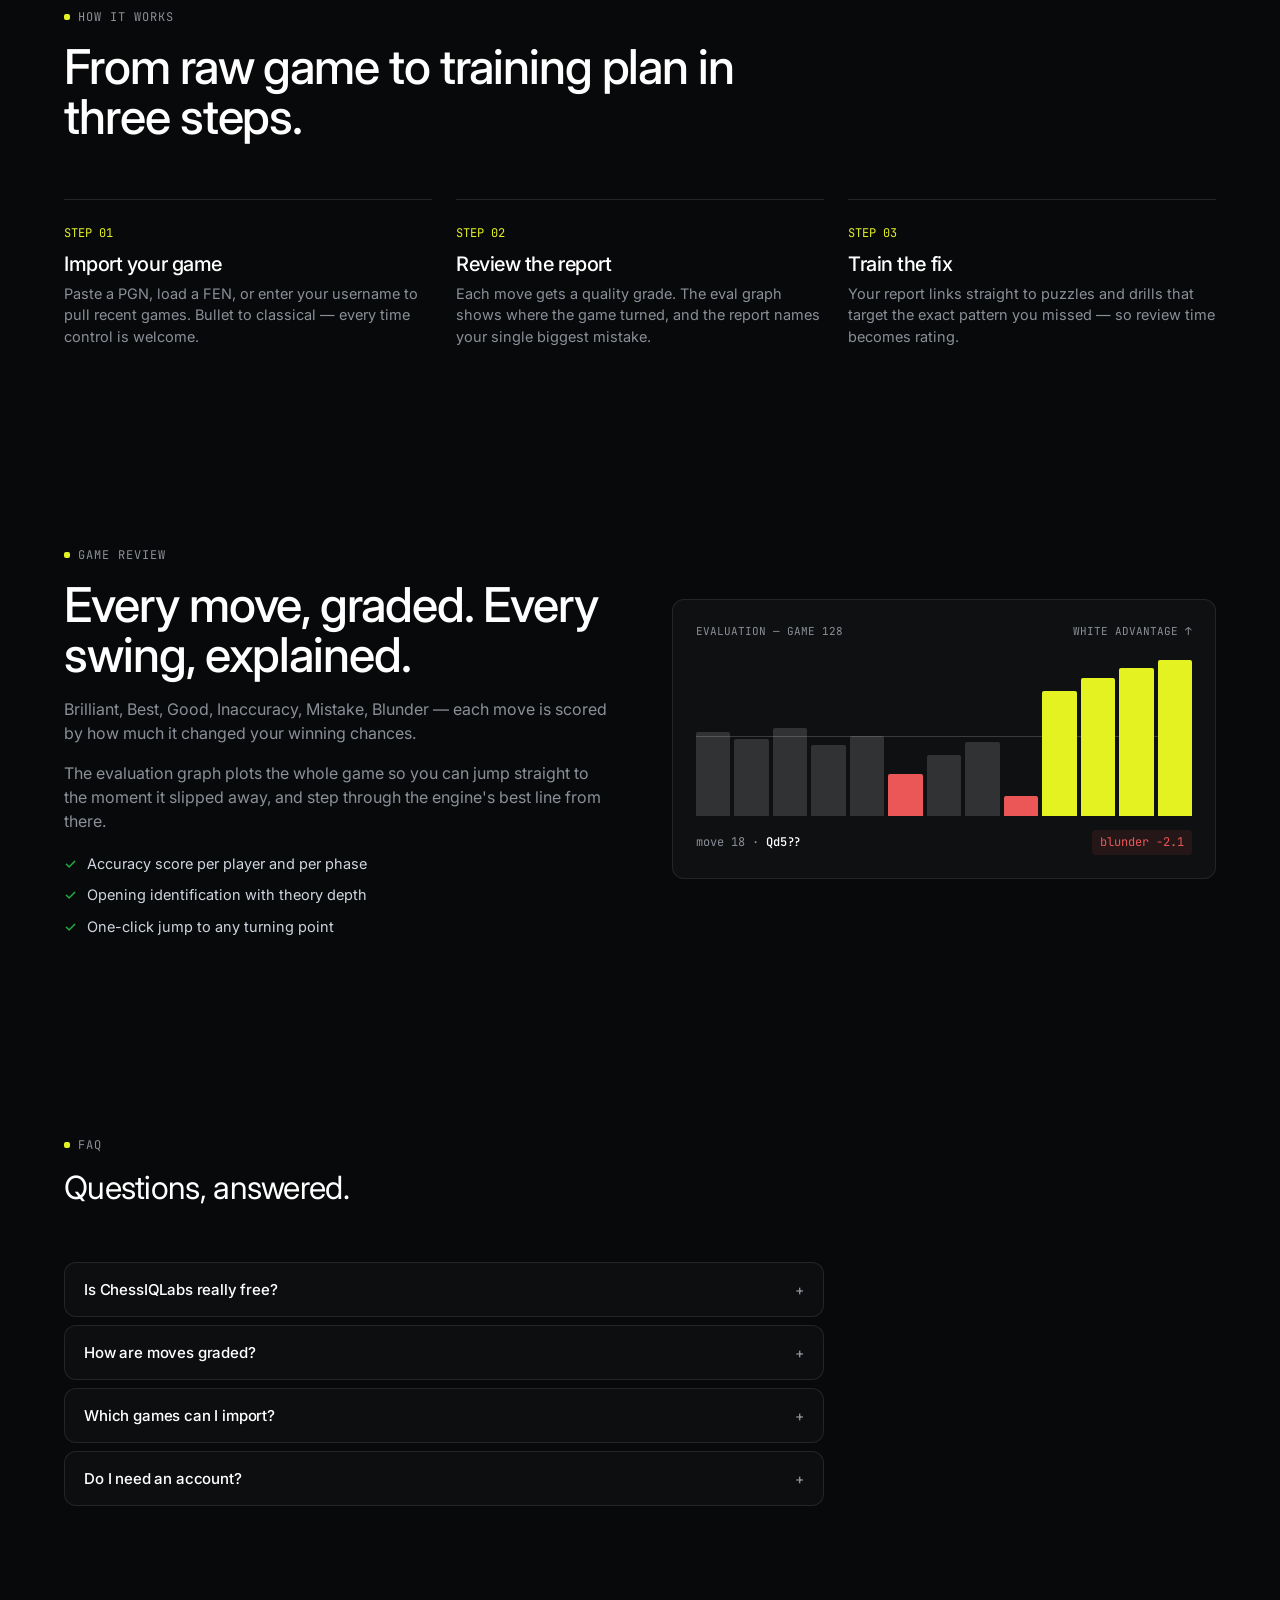
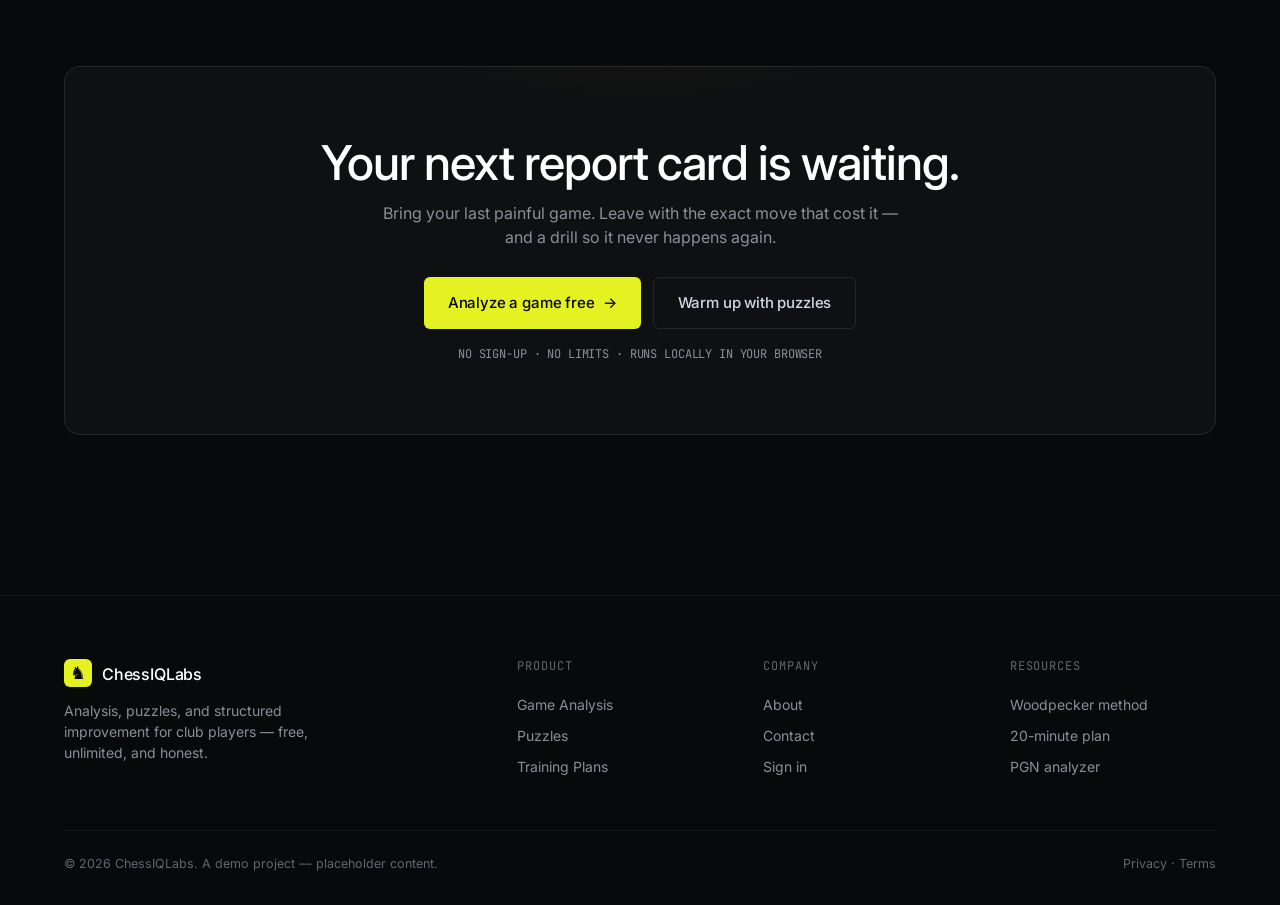
==== commit be9bc4d5: "Remove stats bar and testimonials section from home page" ====
--- a/index.html
+++ b/index.html
@@ -192,54 +192,6 @@
       </div>
     </section>
 
-    <!-- ======= STATS ======= -->
-    <section class="section-sm">
-      <div class="container">
-        <div class="stats reveal">
-          <div class="stat"><div class="stat-num"><span data-count="2.4" data-suffix="M">0</span></div><div class="stat-label">Games reviewed</div></div>
-          <div class="stat"><div class="stat-num"><span data-count="40">0</span><em>K+</em></div><div class="stat-label">Curated puzzles</div></div>
-          <div class="stat"><div class="stat-num"><span data-count="128">0</span></div><div class="stat-label">Avg. rating gain reported</div></div>
-          <div class="stat"><div class="stat-num"><span data-count="0">0</span><em>$</em></div><div class="stat-label">Cost of the free tier</div></div>
-        </div>
-      </div>
-    </section>
-
-    <!-- ======= QUOTES ======= -->
-    <section class="section" style="padding-top:48px">
-      <div class="container">
-        <div class="section-head reveal">
-          <span class="eyebrow">From the community</span>
-          <h2 class="h-section">Players who stopped guessing.</h2>
-        </div>
-        <div class="quotes">
-          <div class="card quote reveal">
-            <div class="badge badge-lime">+84 Elo in 3 months</div>
-            <blockquote>"The blunder pattern report was humbling — 60% of my losses came from two recurring mistakes. Fixing those was worth more than any opening book."</blockquote>
-            <div class="q-author">
-              <span class="q-avatar">M</span>
-              <span><span class="qa-name">Marta K.</span><br /><span class="qa-meta">1500 → 1584 · Rapid</span></span>
-            </div>
-          </div>
-          <div class="card quote reveal" style="--reveal-delay:.08s">
-            <div class="badge badge-teal">Daily solver · 214 day streak</div>
-            <blockquote>"Ten minutes of puzzles before bed, picked from my actual game leaks. It's the first training plan I've ever actually kept."</blockquote>
-            <div class="q-author">
-              <span class="q-avatar">J</span>
-              <span><span class="qa-name">Jonas W.</span><br /><span class="qa-meta">1720 · Blitz</span></span>
-            </div>
-          </div>
-          <div class="card quote reveal" style="--reveal-delay:.16s">
-            <div class="badge badge-violet">Club player</div>
-            <blockquote>"Full game review, every game, no daily limit — I genuinely don't understand how this is free. The move grades are scarily accurate."</blockquote>
-            <div class="q-author">
-              <span class="q-avatar">A</span>
-              <span><span class="qa-name">Aisha R.</span><br /><span class="qa-meta">1885 · Classical</span></span>
-            </div>
-          </div>
-        </div>
-      </div>
-    </section>
-
     <!-- ======= FAQ ======= -->
     <section class="section">
       <div class="container">
